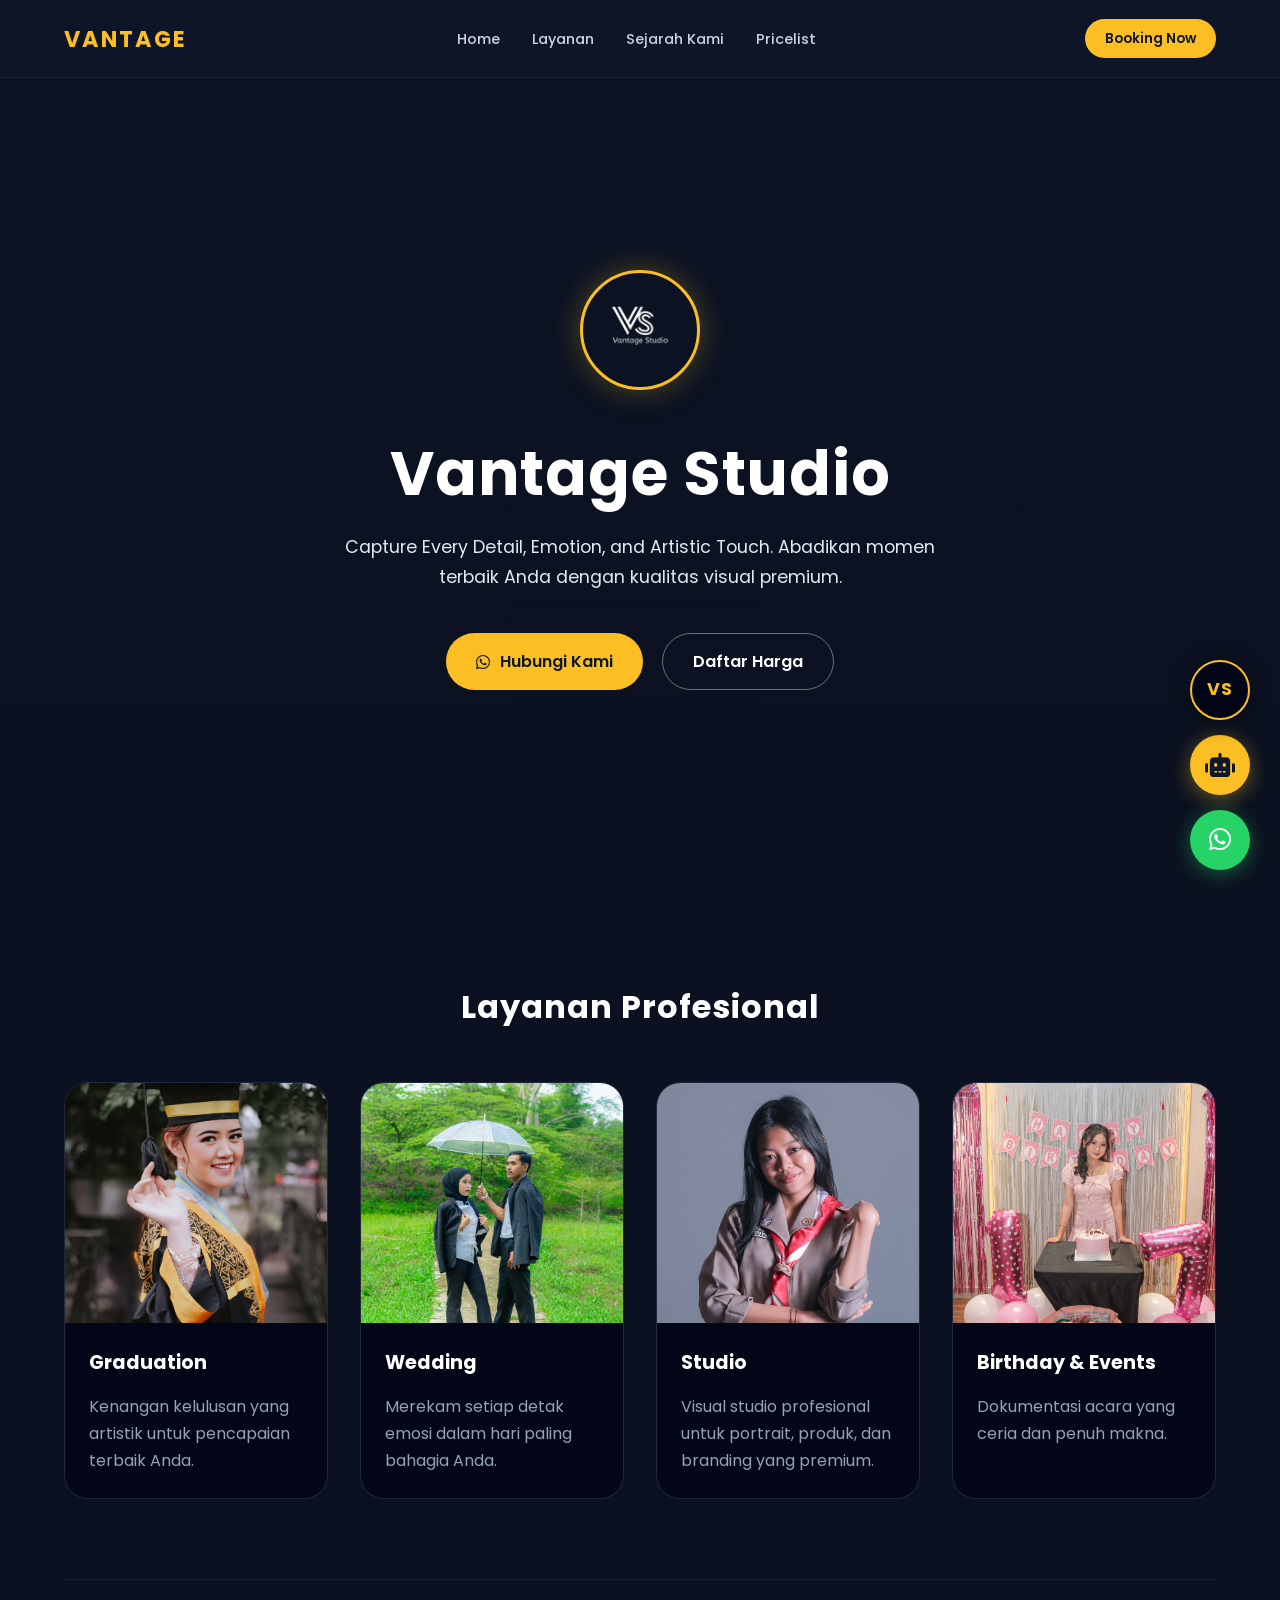
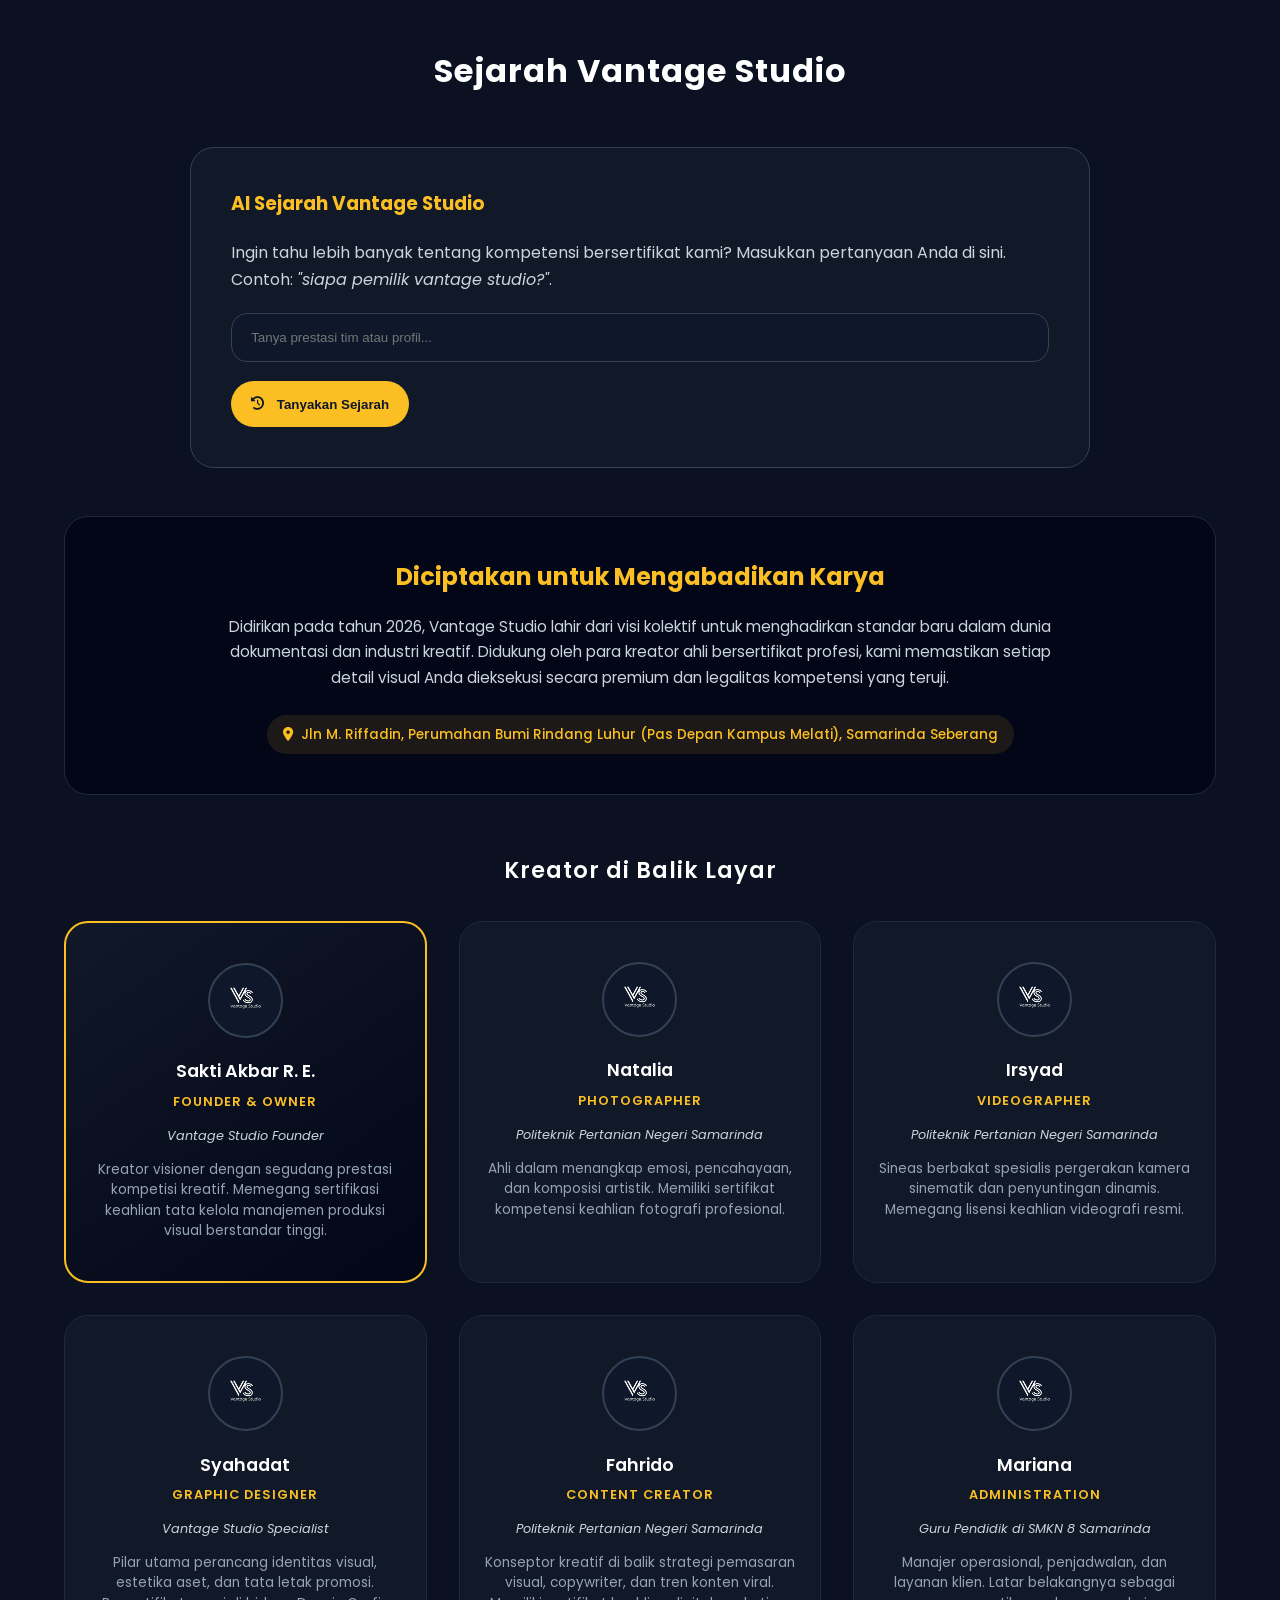
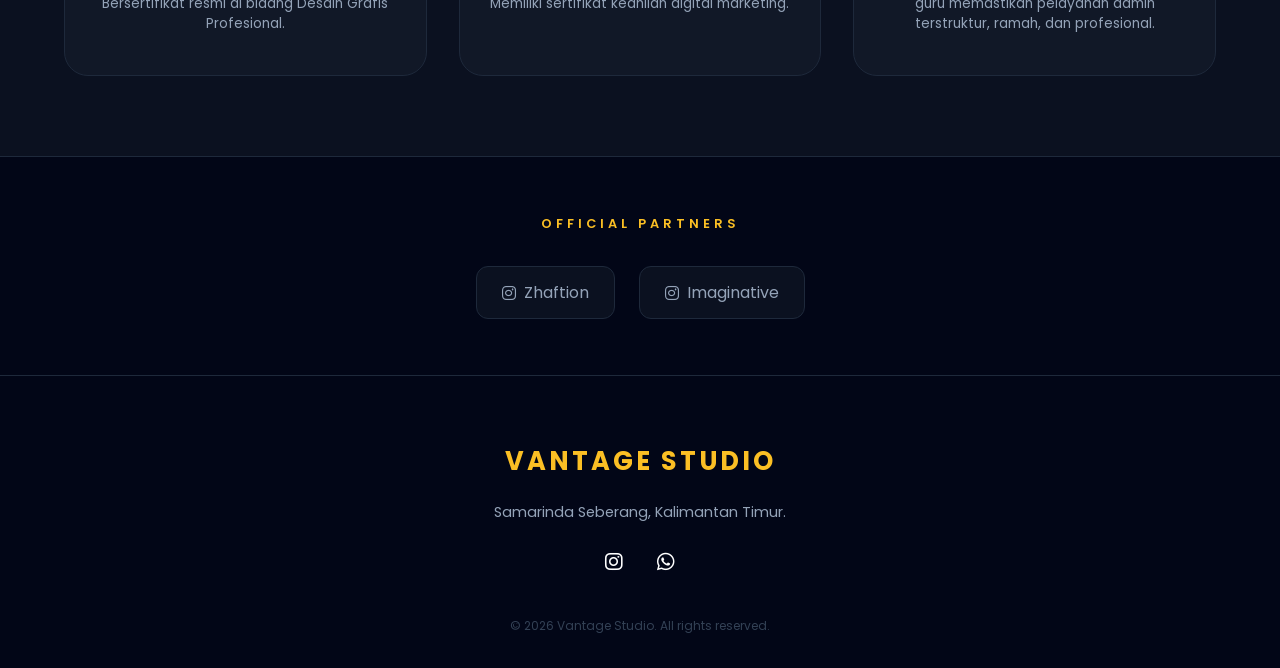
==== index.html @ 7fe60105 "Add files via upload" ====
<!DOCTYPE html>
<html lang="id">
<head>
    <meta charset="UTF-8">
    <meta name="viewport" content="width=device-width, initial-scale=1.0, maximum-scale=1.0, user-scalable=no">
    
    <title>Vantage Studio | Professional Visual Stories</title>
    
    <link rel="stylesheet" href="https://cdnjs.cloudflare.com/ajax/libs/font-awesome/6.0.0/css/all.min.css">
    <link href="https://fonts.googleapis.com/css2?family=Poppins:wght@300;400;500;600;700&display=swap" rel="stylesheet">
    
    <style>
        /* =========================================
           1. RESET & CORE STYLES
           ========================================= */
        * { margin: 0; padding: 0; box-sizing: border-box; scroll-behavior: smooth; }
        html, body { max-width: 100%; overflow-x: hidden; }
        body { font-family: 'Poppins', sans-serif; background-color: #0b1120; color: #94a3b8; line-height: 1.7; }
        a { text-decoration: none; transition: 0.3s; }

        /* =========================================
           2. NAVIGATION
           ========================================= */
        nav {
            position: fixed; top: 0; width: 100%; padding: 1.2rem 5%;
            background: rgba(15, 23, 42, 0.8); backdrop-filter: blur(12px);
            display: flex; justify-content: space-between; align-items: center;
            z-index: 1000; border-bottom: 1px solid rgba(255, 255, 255, 0.05);
        }
        .nav-logo { font-size: 1.4rem; font-weight: 700; color: #fbbf24; letter-spacing: 2px; }
        .nav-links { display: flex; gap: 2rem; }
        .nav-links a { color: #cbd5e1; font-size: 0.9rem; font-weight: 500; }
        .nav-links a:hover { color: #fbbf24; }
        @media (max-width: 768px) { .nav-links { display: none; } }

        /* =========================================
           3. HERO WITH VIDEO BACKGROUND
           ========================================= */
        header {
            position: relative; height: 100vh; display: flex;
            align-items: center; justify-content: center; overflow: hidden;
            color: white; text-align: center; padding: 0 1rem;
        }
        .video-bg {
            position: absolute; top: 50%; left: 50%; min-width: 100%; min-height: 100%;
            width: auto; height: auto; z-index: -2; transform: translate(-50%, -50%);
            object-fit: cover; object-position: center 20%; 
        }
        .video-overlay {
            position: absolute; top: 0; left: 0; width: 100%; height: 100%;
            background: linear-gradient(to bottom, rgba(15, 23, 42, 0.3) 0%, rgba(11, 17, 32, 0.9) 100%);
            z-index: -1;
        }
        .hero-content { position: relative; z-index: 1; margin-top: 60px; }
        .profile-img {
            width: 120px; height: 120px; border-radius: 50%;
            border: 3px solid #fbbf24; margin-bottom: 1.5rem;
            box-shadow: 0 0 30px rgba(251, 191, 36, 0.3);
        }
        .hero-title { font-size: clamp(2.2rem, 8vw, 3.8rem); font-weight: 700; margin-bottom: 0.5rem; letter-spacing: 1px; }
        .hero-subtitle { font-size: clamp(0.9rem, 4vw, 1.1rem); color: #e2e8f0; margin-bottom: 2.5rem; max-width: 650px; }

        /* =========================================
           4. FLOATING ACTION BUTTONS (STACKED FAB)
           ========================================= */
        .btn { padding: 14px 30px; border-radius: 50px; font-weight: 600; display: inline-flex; align-items: center; gap: 10px; transition: 0.3s; }
        .btn-gold { background: #fbbf24; color: #0f172a; }
        .btn-gold:hover { background: #fff; transform: translateY(-3px); }
        .btn-outline { border: 1px solid rgba(255, 255, 255, 0.4); color: white; }
        .btn-outline:hover { background: rgba(255,255,255,0.1); }
        .container { width: 90%; max-width: 1200px; margin: 0 auto; }
        
        section { padding: 5rem 0; background-color: #0b1120; position: relative; z-index: 5; }
        .section-title { text-align: center; color: white; font-size: 2rem; margin-bottom: 3rem; letter-spacing: 1px; }

        /* Posisi 1: WA */
        .fab-whatsapp {
            position: fixed; bottom: 30px; right: 30px; width: 60px; height: 60px;
            background: #25d366; color: white; border-radius: 50%;
            display: flex; align-items: center; justify-content: center; font-size: 1.6rem;
            box-shadow: 0 4px 20px rgba(37, 211, 102, 0.4); z-index: 9999; transition: 0.3s ease;
        }
        .fab-whatsapp:hover { transform: scale(1.1) translateY(-5px); }

        /* Posisi 2: Robot AI */
        .fab-ai {
            position: fixed; bottom: 105px; right: 30px; width: 60px; height: 60px;
            background: #fbbf24; color: #0f172a; border-radius: 50%;
            display: flex; align-items: center; justify-content: center; font-size: 1.5rem;
            box-shadow: 0 4px 20px rgba(251, 191, 36, 0.4); z-index: 9999; cursor: pointer; transition: 0.3s ease;
        }
        .fab-ai:hover { transform: scale(1.1) translateY(-5px); background: #fff; }

        /* Posisi 3: Logo VS */
        .fab-vs {
            position: fixed; bottom: 180px; right: 30px; width: 60px; height: 60px;
            background: #020617; color: #fbbf24; border: 2px solid #fbbf24; border-radius: 50%;
            display: flex; align-items: center; justify-content: center; font-size: 1.1rem;
            font-weight: 700; letter-spacing: 1px; box-shadow: 0 4px 20px rgba(0, 0, 0, 0.4);
            z-index: 9999; transition: 0.3s ease;
        }
        .fab-vs:hover { transform: scale(1.1) translateY(-5px); background: #fbbf24; color: #0f172a; }

        /* Jendela Popup Chatbot Window */
        .ai-chat-window {
            position: fixed; bottom: 255px; right: 30px; width: 360px; max-width: 90vw;
            background: #111827; border: 1px solid #334155; border-radius: 1.5rem;
            box-shadow: 0 10px 30px rgba(0,0,0,0.5); z-index: 9999; 
            display: flex; flex-direction: column; overflow: hidden;
            opacity: 0; visibility: hidden; transform: translateY(20px); transition: all 0.3s ease;
        }
        .ai-chat-window.active { opacity: 1; visibility: visible; transform: translateY(0); }
        
        .ai-chat-header {
            background: #0f172a; padding: 1.2rem; border-bottom: 1px solid #223147;
            display: flex; justify-content: space-between; align-items: center;
        }
        .ai-chat-header h3 { color: #fbbf24; font-size: 1rem; display: flex; align-items: center; gap: 8px; }
        .ai-chat-header .close-btn { color: #94a3b8; cursor: pointer; font-size: 1.1rem; }
        .ai-chat-header .close-btn:hover { color: #f43f5e; }

        .ai-chat-body { padding: 1.2rem; max-height: 250px; overflow-y: auto; font-size: 0.9rem; color: #cbd5e1; }
        .ai-chat-body p { margin-bottom: 0.8rem; }
        .ai-chat-body strong { color: #fbbf24; }

        .ai-chat-footer { padding: 1rem; background: #0f172a; border-top: 1px solid #223147; }
        .ai-chat-footer input {
            width: 100%; padding: 0.75rem 1rem; border-radius: 0.8rem; border: 1px solid #334155;
            background: #0b1120; color: white; font-size: 0.85rem; margin-bottom: 0.5rem;
        }
        .ai-chat-footer input:focus { outline: none; border-color: #fbbf24; }
        .ai-chat-footer button {
            width: 100%; background: #fbbf24; color: #0f172a; border: none; padding: 0.7rem;
            border-radius: 0.8rem; font-weight: 700; cursor: pointer; display: flex; align-items: center; justify-content: center; gap: 8px;
        }
        .ai-chat-footer button:hover { background: white; }

        /* =========================================
           5. CARDS GRID (LAYANAN)
           ========================================= */
        .grid { display: grid; grid-template-columns: repeat(auto-fit, minmax(260px, 1fr)); gap: 2rem; }
        .card { background: #020617; border-radius: 1.5rem; overflow: hidden; border: 1px solid #1e293b; transition: 0.4s; }
        .card:hover { border-color: #fbbf24; transform: translateY(-10px); }
        .card-img { height: 240px; overflow: hidden; }
        .card-img img { width: 100%; height: 100%; object-fit: cover; transition: 0.6s; }
        .card:hover .card-img img { transform: scale(1.1); }
        .card-body { padding: 1.5rem; }
        .card-body h3 { color: white; margin-bottom: 0.8rem; font-size: 1.2rem; }

        /* =========================================
           6. AI CARD, SEJARAH & TIM PROFILE LAYOUT
           ========================================= */
        .ai-card {
            background: #111827; border: 1px solid #334155; border-radius: 1.5rem;
            padding: 2.5rem; text-align: left; max-width: 900px; margin: 0 auto 3rem;
        }
        .ai-card h3 { color: #fbbf24; margin-bottom: 1.2rem; }
        .ai-card p { color: #cbd5e1; margin-bottom: 1.25rem; }
        .ai-input-static {
            width: 100%; padding: 1rem 1.2rem; border-radius: 1rem;
            border: 1px solid #334155; background: #0f172a; color: #e2e8f0; margin-bottom: 1.2rem;
        }
        .ai-input-static:focus { outline: none; border-color: #fbbf24; box-shadow: 0 0 0 4px rgba(251, 191, 36, 0.12); }
        .ai-button {
            display: inline-flex; align-items: center; gap: 0.8rem; background: #fbbf24;
            color: #0f172a; padding: 0.95rem 1.25rem; border-radius: 999px; border: none;
            cursor: pointer; font-weight: 700; transition: 0.3s;
        }
        .ai-button:hover { background: #fff; }
        .ai-response-static {
            display: none; margin-top: 1.5rem; background: rgba(255, 255, 255, 0.04);
            border: 1px solid rgba(255, 255, 255, 0.08); border-radius: 1rem; padding: 1.5rem; color: #e2e8f0;
        }
        .ai-response-static.active { display: block; }
        .ai-response-static strong { color: #fbbf24; }

        .history-block {
            background: #020617; border: 1px solid #1e293b; border-radius: 1.5rem;
            padding: 2.5rem; margin-bottom: 3.5rem; text-align: center;
        }
        .history-block h3 { color: #fbbf24; font-size: 1.5rem; margin-bottom: 1rem; }
        .history-block p { color: #cbd5e1; max-width: 850px; margin: 0 auto 1.5rem; font-size: 0.95rem; }
        .location-badge {
            display: inline-flex; align-items: center; gap: 8px; background: rgba(251, 191, 36, 0.1);
            color: #fbbf24; padding: 8px 16px; border-radius: 50px; font-size: 0.85rem; font-weight: 500;
        }

        .team-grid { display: grid; grid-template-columns: repeat(auto-fit, minmax(280px, 1fr)); gap: 2rem; }
        .team-card {
            background: #111827; border: 1px solid #1e293b; border-radius: 1.5rem;
            padding: 2.5rem 1.5rem; text-align: center; transition: 0.3s;
            display: flex; flex-direction: column; align-items: center;
        }
        .team-card:hover { border-color: #fbbf24; transform: translateY(-5px); }
        
        .team-icon {
            width: 75px; height: 75px; background: #0f172a; border: 2px solid #334155;
            border-radius: 50%; display: flex; align-items: center; justify-content: center;
            margin-bottom: 1.2rem; overflow: hidden; transition: 0.3s; padding: 4px;
        }
        .team-icon img { width: 100%; height: 100%; object-fit: contain; border-radius: 50%; }
        .team-card:hover .team-icon { border-color: #fbbf24; background: #fbbf24; }
        
        .team-card h4 { color: white; font-size: 1.1rem; margin-bottom: 0.2rem; font-weight: 600; }
        .team-card .role { color: #fbbf24; font-size: 0.8rem; text-transform: uppercase; letter-spacing: 1px; font-weight: 600; margin-bottom: 0.8rem; }
        .team-card .edu { color: #cbd5e1; font-size: 0.8rem; font-style: italic; margin-bottom: 0.5rem; }
        .team-card .details { color: #94a3b8; font-size: 0.85rem; line-height: 1.5; margin-top: 5px; text-align: center; }
        .owner-card { border: 2px solid #fbbf24; background: linear-gradient(145deg, #111827, #020617); }

        /* =========================================
           7. PARTNERS & FOOTER
           ========================================= */
        section#partners { padding: 3.5rem 0; background: #020617; text-align: center; border-top: 1px solid #1e293b; }
        .partner-btn { padding: 12px 25px; background: #0b1120; border: 1px solid #1e293b; color: #94a3b8; border-radius: 12px; display: inline-flex; align-items: center; gap: 8px; }
        .partner-btn:hover { border-color: #fbbf24; color: white; }
        footer { background: #020617; padding: 4rem 5% 2rem; border-top: 1px solid #1e293b; text-align: center; }
        .footer-logo { font-size: 1.6rem; font-weight: 700; color: #fbbf24; margin-bottom: 1rem; letter-spacing: 3px; }
    </style>
</head>
<body>

    <a href="https://wa.me/message/CZFQUUMIU6DDI1" target="_blank" class="fab-whatsapp" title="Hubungi Kami via WA">
        <i class="fab fa-whatsapp"></i>
    </a>

    <div class="fab-ai" onclick="toggleAIChat()" title="Tanya AI Vantage">
        <i class="fas fa-robot"></i>
    </div>

    <a href="#about" class="fab-vs" title="Lihat Sejarah & Tim Vantage">
        VS
    </a>

    <div id="aiChatWindow" class="ai-chat-window">
        <div class="ai-chat-header">
            <h3><i class="fas fa-robot"></i> AI Vantage Studio</h3>
            <span class="close-btn" onclick="toggleAIChat()"><i class="fas fa-times"></i></span>
        </div>
        <div id="aiChatBody" class="ai-chat-body">
            <p><strong>AI:</strong> Halo! Ada yang bisa saya bantu mengenai info harga atau kualifikasi profesional tim Vantage Studio? Silakan ketik pertanyaan Anda (Contoh: <em>"harga wedding"</em>).</p>
        </div>
        <div class="ai-chat-footer">
            <input id="aiInput" type="text" placeholder="Ketik pertanyaan..." onkeypress="handleKeyPress(event)" />
            <button type="button" onclick="handleAIChat()">
                Kirim <i class="fas fa-paper-plane"></i>
            </button>
        </div>
    </div>

    <nav>
        <div class="nav-logo">VANTAGE</div>
        <div class="nav-links">
            <a href="#home">Home</a>
            <a href="#services">Layanan</a>
            <a href="#about">Sejarah Kami</a>
            <a href="pricelist.html">Pricelist</a>
        </div>
        <a href="https://wa.me/message/CZFQUUMIU6DDI1" target="_blank" class="btn btn-gold" style="padding: 8px 20px; font-size: 0.85rem;">Booking Now</a>
    </nav>

    <header id="home">
        <video autoplay muted loop playsinline class="video-bg">
            <source src="foto_tasmiyah+akad/video/video1.mp4" type="video/mp4">
        </video>
        <div class="video-overlay"></div>
        <div class="hero-content">
            <img src="logo/logo.png" alt="Vantage Studio" class="profile-img">
            <h1 class="hero-title">Vantage Studio</h1>
            <p class="hero-subtitle">Capture Every Detail, Emotion, and Artistic Touch. Abadikan momen terbaik Anda dengan kualitas visual premium.</p>
            <div style="display: flex; gap: 1.2rem; justify-content: center; flex-wrap: wrap;">
                <a href="https://wa.me/message/CZFQUUMIU6DDI1" target="_blank" class="btn btn-gold"><i class="fab fa-whatsapp"></i> Hubungi Kami</a>
                <a href="pricelist.html" class="btn btn-outline">Daftar Harga</a>
            </div>
        </div>
    </header>

    <section id="services" class="container">
        <h2 class="section-title">Layanan Profesional</h2>
        <div class="grid">
            <div class="card">
                <div class="card-img"><img src="foto_wisuda/foto_wisuda2.jpg" alt="Graduation"></div>
                <div class="card-body"><h3>Graduation</h3><p>Kenangan kelulusan yang artistik untuk pencapaian terbaik Anda.</p></div>
            </div>
            <div class="card">
                <div class="card-img"><img src="foto_wedding/foto_wedding.jpeg" alt="Wedding"></div>
                <div class="card-body"><h3>Wedding</h3><p>Merekam setiap detak emosi dalam hari paling bahagia Anda.</p></div>
            </div>
            <div class="card">
                <div class="card-img"><img src="foto_wedding/foto_studio/foto_studio.jpeg" alt="Studio"></div>
                <div class="card-body"><h3>Studio</h3><p>Visual studio profesional untuk portrait, produk, dan branding yang premium.</p></div>
            </div>
            <div class="card">
                <div class="card-img"><img src="foto_ulang_tahun/foto_ulang_tahun4.jpg" alt="Birthday"></div>
                <div class="card-body"><h3>Birthday & Events</h3><p>Dokumentasi acara yang ceria dan penuh makna.</p></div>
            </div>
        </div>
    </section>

    <section id="about" class="container" style="border-top: 1px solid rgba(255, 255, 255, 0.05); padding-top: 4rem; scroll-margin-top: 90px;">
        <h2 class="section-title">Sejarah Vantage Studio</h2>
        
        <div class="ai-card">
            <h3>AI Sejarah Vantage Studio</h3>
            <p>Ingin tahu lebih banyak tentang kompetensi bersertifikat kami? Masukkan pertanyaan Anda di sini. Contoh: <em>"siapa pemilik vantage studio?"</em>.</p>
            <input id="aiInputStatic" class="ai-input-static" type="text" placeholder="Tanya prestasi tim atau profil..." onkeypress="handleStaticKeyPress(event)" />
            <button type="button" class="ai-button" onclick="handleAIChatStatic()">
                <i class="fas fa-history"></i> Tanyakan Sejarah
            </button>
            <div id="aiResponseStatic" class="ai-response-static"></div>
        </div>

        <div class="history-block">
            <h3>Diciptakan untuk Mengabadikan Karya</h3>
            <p>Didirikan pada tahun 2026, Vantage Studio lahir dari visi kolektif untuk menghadirkan standar baru dalam dunia dokumentasi dan industri kreatif. Didukung oleh para kreator ahli bersertifikat profesi, kami memastikan setiap detail visual Anda dieksekusi secara premium dan legalitas kompetensi yang teruji.</p>
            <div class="location-badge">
                <i class="fas fa-map-marker-alt"></i> Jln M. Riffadin, Perumahan Bumi Rindang Luhur (Pas Depan Kampus Melati), Samarinda Seberang
            </div>
        </div>

        <h3 style="color: white; text-align: center; font-size: 1.4rem; margin-bottom: 2rem; font-weight: 600; letter-spacing: 1px;">Kreator di Balik Layar</h3>
        <div class="team-grid">
            <div class="team-card owner-card">
                <div class="team-icon"><img src="logo/logo.png" alt="VS"></div>
                <h4>Sakti Akbar R. E.</h4>
                <div class="role">Founder & Owner</div>
                <div class="edu">Vantage Studio Founder</div>
                <div class="details">Kreator visioner dengan segudang prestasi kompetisi kreatif. Memegang sertifikasi keahlian tata kelola manajemen produksi visual berstandar tinggi.</div>
            </div>
            <div class="team-card">
                <div class="team-icon"><img src="logo/logo.png" alt="VS"></div>
                <h4>Natalia</h4>
                <div class="role">Photographer</div>
                <div class="edu">Politeknik Pertanian Negeri Samarinda</div>
                <div class="details">Ahli dalam menangkap emosi, pencahayaan, dan komposisi artistik. Memiliki sertifikat kompetensi keahlian fotografi profesional.</div>
            </div>
            <div class="team-card">
                <div class="team-icon"><img src="logo/logo.png" alt="VS"></div>
                <h4>Irsyad</h4>
                <div class="role">Videographer</div>
                <div class="edu">Politeknik Pertanian Negeri Samarinda</div>
                <div class="details">Sineas berbakat spesialis pergerakan kamera sinematik dan penyuntingan dinamis. Memegang lisensi keahlian videografi resmi.</div>
            </div>
            <div class="team-card">
                <div class="team-icon"><img src="logo/logo.png" alt="VS"></div>
                <h4>Syahadat</h4>
                <div class="role">Graphic Designer</div>
                <div class="edu">Vantage Studio Specialist</div>
                <div class="details">Pilar utama perancang identitas visual, estetika aset, dan tata letak promosi. Bersertifikat resmi di bidang Desain Grafis Profesional.</div>
            </div>
            <div class="team-card">
                <div class="team-icon"><img src="logo/logo.png" alt="VS"></div>
                <h4>Fahrido</h4>
                <div class="role">Content Creator</div>
                <div class="edu">Politeknik Pertanian Negeri Samarinda</div>
                <div class="details">Konseptor kreatif di balik strategi pemasaran visual, copywriter, dan tren konten viral. Memiliki sertifikat keahlian digital marketing.</div>
            </div>
            <div class="team-card">
                <div class="team-icon"><img src="logo/logo.png" alt="VS"></div>
                <h4>Mariana</h4>
                <div class="role">Administration</div>
                <div class="edu">Guru Pendidik di SMKN 8 Samarinda</div>
                <div class="details">Manajer operasional, penjadwalan, dan layanan klien. Latar belakangnya sebagai guru memastikan pelayanan admin terstruktur, ramah, dan profesional.</div>
            </div>
        </div>
    </section>

    <section id="partners">
        <div class="container">
            <p style="letter-spacing: 4px; margin-bottom: 2rem; font-size: 0.8rem; color: #fbbf24; font-weight: 600;">OFFICIAL PARTNERS</p>
            <div style="display: flex; justify-content: center; flex-wrap: wrap; gap: 1.5rem;">
                <a href="https://www.instagram.com/zhaftion_?" target="_blank" class="partner-btn"><i class="fab fa-instagram"></i> Zhaftion</a>
                <a href="https://www.instagram.com/impro.in" target="_blank" class="partner-btn"><i class="fab fa-instagram"></i> Imaginative</a>
            </div>
        </div>
    </section>

    <footer>
        <div class="footer-logo">VANTAGE STUDIO</div>
        <p style="margin-bottom: 1.5rem; font-size: 0.9rem;">Samarinda Seberang, Kalimantan Timur.</p>
        <div style="margin-bottom: 2.5rem;">
            <a href="https://www.instagram.com/vantage.studio_" style="color: white; margin: 0 15px;"><i class="fab fa-instagram fa-lg"></i></a>
            <a href="https://wa.me/message/CZFQUUMIU6DDI1" style="color: white; margin: 0 15px;"><i class="fab fa-whatsapp fa-lg"></i></a>
        </div>
        <p style="font-size: 0.75rem; color: #334155;">© 2026 Vantage Studio. All rights reserved.</p>
    </footer>

    <script>
        function toggleAIChat() {
            var chatWindow = document.getElementById('aiChatWindow');
            chatWindow.classList.toggle('active');
        }

        function handleKeyPress(event) {
            if (event.key === 'Enter') { handleAIChat(); }
        }

        function handleStaticKeyPress(event) {
            if (event.key === 'Enter') { handleAIChatStatic(); }
        }

        // 1. CHAT UTAMA: FAB Robot Melayang
        function handleAIChat() {
            var inputElement = document.getElementById('aiInput');
            var input = inputElement.value.trim().toLowerCase();
            var chatBody = document.getElementById('aiChatBody');
            var answer = '';

            if (!input) return;

            chatBody.innerHTML += `<p style="text-align:right;"><strong>Anda:</strong> ${inputElement.value}</p>`;

            if (input.includes('vs') || input.includes('sejarah') || input.includes('history') || input.includes('tim') || input.includes('team') || input.includes('owner') || input.includes('pendiri') || input.includes('lokasi') || input.includes('alamat') || input.includes('kuliah') || input.includes('prestasi') || input.includes('sertifikat')) {
                answer = '<strong>Vantage Studio</strong> didirikan pada tahun 2026 di Jln M. Riffadin, Bumi Rindang Luhur (Pas depan Kampus Melati). Setiap anggota tim memiliki sertifikat keahlian resmi di bidangnya. Dipimpin oleh <strong>Sakti Akbar R.E.</strong> selaku Owner & Founder, didukung <strong>Natalia</strong>, <strong>Irsyad</strong>, dan <strong>Fahrido</strong> (Politeknik Pertanian Negeri Samarinda), <strong>Syahadat</strong> selaku Desainer Grafis bersertifikat, serta <strong>Mariana</strong> (Admin) yang merupakan Guru Aktif di SMKN 8 Samarinda.';
            } else if (input.includes('wedding') || input.includes('nikah') || input.includes('akad') || input.includes('resepsi')) {
                answer = 'Harga sesuai pricelist: Foto Wedding Rp 350.000 per jam. Paket 1 Rol Rp 850.000, Paket 2 Rol Rp 1.700.000, dan Video Cinematic Wedding Rp 850.000.';
            } else if (input.includes('studio') && !input.includes('wisuda')) {
                answer = 'Harga sesuai pricelist: Foto Studio mulai Rp 300.000 per jam dengan file mentah + 10 edit.';
            } else if (input.includes('wisuda') || input.includes('graduation')) {
                answer = 'Harga sesuai pricelist: Foto Wisuda Rp 350.000, dan Video Wisuda Cinematic Rp 400.000.';
            } else if (input.includes('birthday') || input.includes('ulang tahun')) {
                answer = 'Harga sesuai pricelist: Foto Ulang Tahun Rp 550.000. Tersedia juga paket Event/Birthday.';
            } else if (input.includes('harga') || input.includes('berapa') || input.includes('paket')) {
                answer = 'Harga resmi: Foto Wedding Rp 350k/jam, Foto Studio Rp 300k/jam, Foto Wisuda Rp 350k, Video Wisuda Rp 400k, Foto Ultah Rp 550k.';
            } else {
                answer = 'Maaf, saya kurang mengerti. Coba tanyakan spesifik seperti "foto studio", "paket wedding", atau "sejarah sertifikat tim VS".';
            }

            setTimeout(() => {
                chatBody.innerHTML += `<p><strong>AI:</strong> ${answer}</p>`;
                chatBody.scrollTop = chatBody.scrollHeight;
            }, 400);

            inputElement.value = '';
        }

        // 2. CHAT KEDUA: Khusus AI Sejarah (Box Tengah Halaman) - FIX DETIL SETIAP ANGGOTA TIM
        function handleAIChatStatic() {
            var inputElement = document.getElementById('aiInputStatic');
            var input = inputElement.value.trim().toLowerCase();
            var responseBox = document.getElementById('aiResponseStatic');
            var answer = '';

            if (!input) {
                responseBox.innerHTML = '<p>Silakan tulis pertanyaan Anda mengenai profil sejarah atau anggota tim kami.</p>';
                responseBox.classList.add('active');
                return;
            }

            // Validasi Penjawab Profil Dinamis Nama Anggota Tim
            if (input.includes('owner') || input.includes('pemilik') || input.includes('sakti') || input.includes('pendiri')) {
                answer = 'Vantage Studio dimiliki oleh <strong>Sakti Akbar Rahmatullah Erdin</strong> selaku Founder & Owner utama yang memimpin tata kelola manajemen dan produksi visual.';
            } else if (input.includes('irsyad')) {
                answer = '<strong>Irsyad</strong> adalah Videographer di Vantage Studio. Beliau berkuliah di Politeknik Pertanian Negeri Samarinda, memiliki keahlian spesifik di bidang sinematik serta editing video, dan telah memegang sertifikasi keahlian videografi resmi.';
            } else if (input.includes('natalia')) {
                answer = '<strong>Natalia</strong> adalah Photographer resmi Vantage Studio. Beliau menempuh pendidikan di Politeknik Pertanian Negeri Samarinda, memiliki skill tinggi dalam komposisi pencahayaan serta artistik foto, dan telah memiliki sertifikat kompetensi fotografi profesional.';
            } else if (input.includes('syahadat') || input.includes('desain') || input.includes('designer')) {
                answer = '<strong>Syahadat</strong> bertindak sebagai Graphic Designer internal Vantage Studio. Beliau fokus pada perancangan aset estetika, identitas visual brand, dan telah lulus uji kompetensi dengan memegang <strong>Sertifikat Desain Grafis Profesional</strong>.';
            } else if (input.includes('fahrido') || input.includes('konten')) {
                answer = '<strong>Fahrido</strong> adalah Content Creator di Vantage Studio. Beliau berkuliah di Politeknik Pertanian Negeri Samarinda, ahli dalam merancang strategi konsep kreatif, copywriter, serta tren konten digital, dan memegang sertifikat keahlian resmi di bidangnya.';
            } else if (input.includes('mariana') || input.includes('maria') || input.includes('guru') || input.includes('admin')) {
                answer = 'Bagian operasional, penjadwalan, dan layanan klien dikelola oleh <strong>Mariana</strong> (Administration). Beliau merupakan seorang Guru Profesional aktif di <strong>SMKN 8 Samarinda</strong> yang memastikan administrasi terstruktur secara ramah dan profesional.';
            } else if (input.includes('kuliah') || input.includes('kampus') || input.includes('politani') || input.includes('politeknik')) {
                answer = 'Kreator ahli kami seperti Irsyad, Natalia, dan Fahrido menempuh latar belakang akademis profesional di kampus <strong>Politeknik Pertanian Negeri Samarinda</strong>.';
            } else if (input.includes('skil') || input.includes('skill') || input.includes('sertifikat') || input.includes('lisensi')) {
                answer = 'Seluruh anggota tim Vantage Studio memiliki skill terspesialisasi di bidangnya masing-masing (Foto, Video, Desain, Konten, Admin) dan <strong>masing-masing personil telah memiliki sertifikat kompetensi resmi</strong> guna menjamin kualitas kerja nyata.';
            } else if (input.includes('alamat') || input.includes('lokasi') || input.includes('melati')) {
                answer = 'Kantor operasional resmi kami berada di <strong>Jln M. Riffadin, Perumahan Bumi Rindang Luhur (Tepat pas di depan Kampus Melati)</strong>, Samarinda Seberang.';
            } else {
                answer = 'Vantage Studio didirikan oleh Sakti Akbar Rahmatullah Erdin (Owner) bersama tim ahli bersertifikat: Natalia (Foto - Politani), Irsyad (Video - Politani), Syahadat (Desain - Bersertifikat), Fahrido (Konten - Politani), dan Mariana (Admin - Guru SMKN 8 Samarinda).';
            }

            responseBox.innerHTML = '<p><strong>AI Sejarah</strong> menjawab:</p><p>' + answer + '</p>';
            responseBox.classList.add('active');
            inputElement.value = '';
        }
    </script>
</body>
</html>
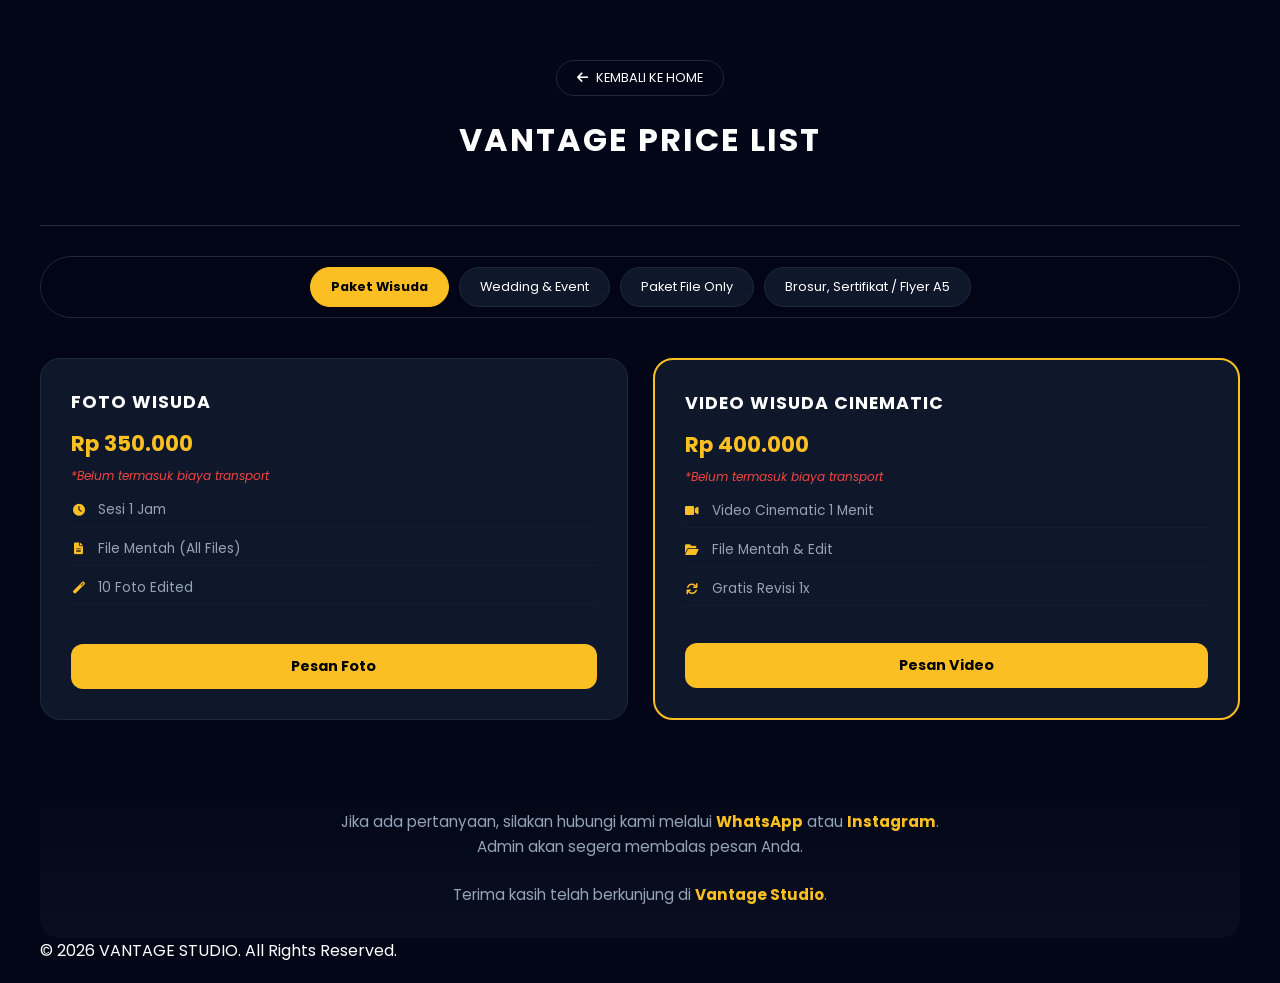
==== commit e401f7e5: "Add files via upload" ====
--- a/index.html
+++ b/index.html
@@ -4,475 +4,337 @@
     <meta charset="UTF-8">
     <meta name="viewport" content="width=device-width, initial-scale=1.0, maximum-scale=1.0, user-scalable=no">
     
-    <title>Vantage Studio | Professional Visual Stories</title>
+    <title>Pricelist - Vantage Studio</title>
     
     <link rel="stylesheet" href="https://cdnjs.cloudflare.com/ajax/libs/font-awesome/6.0.0/css/all.min.css">
-    <link href="https://fonts.googleapis.com/css2?family=Poppins:wght@300;400;500;600;700&display=swap" rel="stylesheet">
+    <link href="https://fonts.googleapis.com/css2?family=Poppins:wght@300;400;600;700&display=swap" rel="stylesheet">
     
     <style>
-        /* =========================================
-           1. RESET & CORE STYLES
-           ========================================= */
-        * { margin: 0; padding: 0; box-sizing: border-box; scroll-behavior: smooth; }
-        html, body { max-width: 100%; overflow-x: hidden; }
-        body { font-family: 'Poppins', sans-serif; background-color: #0b1120; color: #94a3b8; line-height: 1.7; }
-        a { text-decoration: none; transition: 0.3s; }
-
-        /* =========================================
-           2. NAVIGATION
-           ========================================= */
-        nav {
-            position: fixed; top: 0; width: 100%; padding: 1.2rem 5%;
-            background: rgba(15, 23, 42, 0.8); backdrop-filter: blur(12px);
-            display: flex; justify-content: space-between; align-items: center;
-            z-index: 1000; border-bottom: 1px solid rgba(255, 255, 255, 0.05);
+        :root {
+            --gold: #fbbf24;
+            --dark: #020617;
+            --card: #0f172a;
+            --border: #1e293b;
+            --text-gray: #94a3b8;
         }
-        .nav-logo { font-size: 1.4rem; font-weight: 700; color: #fbbf24; letter-spacing: 2px; }
-        .nav-links { display: flex; gap: 2rem; }
-        .nav-links a { color: #cbd5e1; font-size: 0.9rem; font-weight: 500; }
-        .nav-links a:hover { color: #fbbf24; }
-        @media (max-width: 768px) { .nav-links { display: none; } }
-
-        /* =========================================
-           3. HERO WITH VIDEO BACKGROUND
-           ========================================= */
-        header {
-            position: relative; height: 100vh; display: flex;
-            align-items: center; justify-content: center; overflow: hidden;
-            color: white; text-align: center; padding: 0 1rem;
+
+        body { font-family: 'Poppins', sans-serif; background: var(--dark); color: white; margin: 0; scroll-behavior: smooth; }
+        .container { max-width: 1200px; margin: 0 auto; padding: 20px; }
+
+        header { text-align: center; padding: 40px 0; border-bottom: 1px solid var(--border); margin-bottom: 30px; }
+        .btn-back { color: white; text-decoration: none; border: 1px solid var(--border); padding: 8px 20px; border-radius: 30px; font-size: 0.8rem; transition: 0.3s; display: inline-flex; align-items: center; gap: 8px; }
+        .btn-back:hover { background: var(--gold); color: black; border-color: var(--gold); }
+
+        .category-nav {
+            display: flex; justify-content: center; flex-wrap: wrap; gap: 10px; margin-bottom: 40px;
+            position: sticky; top: 10px; z-index: 100; background: rgba(2, 6, 23, 0.9); padding: 10px;
+            backdrop-filter: blur(10px); border-radius: 50px; border: 1px solid var(--border);
         }
-        .video-bg {
-            position: absolute; top: 50%; left: 50%; min-width: 100%; min-height: 100%;
-            width: auto; height: auto; z-index: -2; transform: translate(-50%, -50%);
-            object-fit: cover; object-position: center 20%; 
+        .nav-item {
+            background: var(--card); border: 1px solid var(--border); color: white; padding: 10px 20px;
+            border-radius: 50px; cursor: pointer; font-size: 0.8rem; transition: 0.3s; white-space: nowrap;
         }
-        .video-overlay {
-            position: absolute; top: 0; left: 0; width: 100%; height: 100%;
-            background: linear-gradient(to bottom, rgba(15, 23, 42, 0.3) 0%, rgba(11, 17, 32, 0.9) 100%);
-            z-index: -1;
+        .nav-item.active { background: var(--gold); color: black; border-color: var(--gold); font-weight: 700; }
+
+        .price-section { display: none; animation: fadeIn 0.4s ease; }
+        .price-section.active { display: block; }
+
+        .price-grid { display: grid; grid-template-columns: repeat(auto-fit, minmax(320px, 1fr)); gap: 25px; }
+
+        .card { background: var(--card); border: 1px solid var(--border); border-radius: 20px; padding: 30px; display: flex; flex-direction: column; transition: 0.3s; height: 100%; box-sizing: border-box; }
+        .card:hover { border-color: var(--gold); transform: translateY(-5px); }
+        .card h3 { margin: 0; font-size: 1.1rem; color: #fff; text-transform: uppercase; letter-spacing: 1px; }
+        .price { color: var(--gold); font-size: 1.35rem; font-weight: 700; margin: 12px 0; display: block; }
+        .note { color: #ef4444; font-size: 0.75rem; font-style: italic; margin-top: -5px; margin-bottom: 15px; display: block; }
+        
+        .card ul { padding: 0; margin: 0 0 25px 0; flex-grow: 1; }
+        .card li { list-style: none; color: var(--text-gray); font-size: 0.85rem; margin-bottom: 12px; display: flex; justify-content: space-between; align-items: center; border-bottom: 1px solid rgba(255,255,255,0.03); padding-bottom: 6px; }
+        .card li span { display: flex; align-items: center; }
+        .card li i { color: var(--gold); margin-right: 12px; font-size: 0.75rem; width: 15px; text-align: center; }
+        .card li .item-price { color: var(--gold); font-weight: 600; font-size: 0.9rem; }
+
+        .btn-wa { background: var(--gold); color: black; text-decoration: none; text-align: center; padding: 12px; border-radius: 12px; font-weight: 700; transition: 0.3s; font-size: 0.9rem; margin-top: auto; }
+        .btn-wa:hover { background: white; }
+
+        .contact-message {
+            text-align: center; margin-top: 60px; padding: 30px;
+            background: linear-gradient(to bottom, transparent, rgba(15, 23, 42, 0.5)); border-radius: 20px;
         }
-        .hero-content { position: relative; z-index: 1; margin-top: 60px; }
-        .profile-img {
-            width: 120px; height: 120px; border-radius: 50%;
-            border: 3px solid #fbbf24; margin-bottom: 1.5rem;
-            box-shadow: 0 0 30px rgba(251, 191, 36, 0.3);
-        }
-        .hero-title { font-size: clamp(2.2rem, 8vw, 3.8rem); font-weight: 700; margin-bottom: 0.5rem; letter-spacing: 1px; }
-        .hero-subtitle { font-size: clamp(0.9rem, 4vw, 1.1rem); color: #e2e8f0; margin-bottom: 2.5rem; max-width: 650px; }
-
-        /* =========================================
-           4. FLOATING ACTION BUTTONS (STACKED FAB)
-           ========================================= */
-        .btn { padding: 14px 30px; border-radius: 50px; font-weight: 600; display: inline-flex; align-items: center; gap: 10px; transition: 0.3s; }
-        .btn-gold { background: #fbbf24; color: #0f172a; }
-        .btn-gold:hover { background: #fff; transform: translateY(-3px); }
-        .btn-outline { border: 1px solid rgba(255, 255, 255, 0.4); color: white; }
-        .btn-outline:hover { background: rgba(255,255,255,0.1); }
-        .container { width: 90%; max-width: 1200px; margin: 0 auto; }
-        
-        section { padding: 5rem 0; background-color: #0b1120; position: relative; z-index: 5; }
-        .section-title { text-align: center; color: white; font-size: 2rem; margin-bottom: 3rem; letter-spacing: 1px; }
-
-        /* Posisi 1: WA */
-        .fab-whatsapp {
-            position: fixed; bottom: 30px; right: 30px; width: 60px; height: 60px;
-            background: #25d366; color: white; border-radius: 50%;
-            display: flex; align-items: center; justify-content: center; font-size: 1.6rem;
-            box-shadow: 0 4px 20px rgba(37, 211, 102, 0.4); z-index: 9999; transition: 0.3s ease;
-        }
-        .fab-whatsapp:hover { transform: scale(1.1) translateY(-5px); }
-
-        /* Posisi 2: Robot AI */
-        .fab-ai {
-            position: fixed; bottom: 105px; right: 30px; width: 60px; height: 60px;
-            background: #fbbf24; color: #0f172a; border-radius: 50%;
-            display: flex; align-items: center; justify-content: center; font-size: 1.5rem;
-            box-shadow: 0 4px 20px rgba(251, 191, 36, 0.4); z-index: 9999; cursor: pointer; transition: 0.3s ease;
-        }
-        .fab-ai:hover { transform: scale(1.1) translateY(-5px); background: #fff; }
-
-        /* Posisi 3: Logo VS */
-        .fab-vs {
-            position: fixed; bottom: 180px; right: 30px; width: 60px; height: 60px;
-            background: #020617; color: #fbbf24; border: 2px solid #fbbf24; border-radius: 50%;
-            display: flex; align-items: center; justify-content: center; font-size: 1.1rem;
-            font-weight: 700; letter-spacing: 1px; box-shadow: 0 4px 20px rgba(0, 0, 0, 0.4);
-            z-index: 9999; transition: 0.3s ease;
-        }
-        .fab-vs:hover { transform: scale(1.1) translateY(-5px); background: #fbbf24; color: #0f172a; }
-
-        /* Jendela Popup Chatbot Window */
-        .ai-chat-window {
-            position: fixed; bottom: 255px; right: 30px; width: 360px; max-width: 90vw;
-            background: #111827; border: 1px solid #334155; border-radius: 1.5rem;
-            box-shadow: 0 10px 30px rgba(0,0,0,0.5); z-index: 9999; 
-            display: flex; flex-direction: column; overflow: hidden;
-            opacity: 0; visibility: hidden; transform: translateY(20px); transition: all 0.3s ease;
-        }
-        .ai-chat-window.active { opacity: 1; visibility: visible; transform: translateY(0); }
-        
-        .ai-chat-header {
-            background: #0f172a; padding: 1.2rem; border-bottom: 1px solid #223147;
-            display: flex; justify-content: space-between; align-items: center;
-        }
-        .ai-chat-header h3 { color: #fbbf24; font-size: 1rem; display: flex; align-items: center; gap: 8px; }
-        .ai-chat-header .close-btn { color: #94a3b8; cursor: pointer; font-size: 1.1rem; }
-        .ai-chat-header .close-btn:hover { color: #f43f5e; }
-
-        .ai-chat-body { padding: 1.2rem; max-height: 250px; overflow-y: auto; font-size: 0.9rem; color: #cbd5e1; }
-        .ai-chat-body p { margin-bottom: 0.8rem; }
-        .ai-chat-body strong { color: #fbbf24; }
-
-        .ai-chat-footer { padding: 1rem; background: #0f172a; border-top: 1px solid #223147; }
-        .ai-chat-footer input {
-            width: 100%; padding: 0.75rem 1rem; border-radius: 0.8rem; border: 1px solid #334155;
-            background: #0b1120; color: white; font-size: 0.85rem; margin-bottom: 0.5rem;
-        }
-        .ai-chat-footer input:focus { outline: none; border-color: #fbbf24; }
-        .ai-chat-footer button {
-            width: 100%; background: #fbbf24; color: #0f172a; border: none; padding: 0.7rem;
-            border-radius: 0.8rem; font-weight: 700; cursor: pointer; display: flex; align-items: center; justify-content: center; gap: 8px;
-        }
-        .ai-chat-footer button:hover { background: white; }
-
-        /* =========================================
-           5. CARDS GRID (LAYANAN)
-           ========================================= */
-        .grid { display: grid; grid-template-columns: repeat(auto-fit, minmax(260px, 1fr)); gap: 2rem; }
-        .card { background: #020617; border-radius: 1.5rem; overflow: hidden; border: 1px solid #1e293b; transition: 0.4s; }
-        .card:hover { border-color: #fbbf24; transform: translateY(-10px); }
-        .card-img { height: 240px; overflow: hidden; }
-        .card-img img { width: 100%; height: 100%; object-fit: cover; transition: 0.6s; }
-        .card:hover .card-img img { transform: scale(1.1); }
-        .card-body { padding: 1.5rem; }
-        .card-body h3 { color: white; margin-bottom: 0.8rem; font-size: 1.2rem; }
-
-        /* =========================================
-           6. AI CARD, SEJARAH & TIM PROFILE LAYOUT
-           ========================================= */
-        .ai-card {
-            background: #111827; border: 1px solid #334155; border-radius: 1.5rem;
-            padding: 2.5rem; text-align: left; max-width: 900px; margin: 0 auto 3rem;
-        }
-        .ai-card h3 { color: #fbbf24; margin-bottom: 1.2rem; }
-        .ai-card p { color: #cbd5e1; margin-bottom: 1.25rem; }
-        .ai-input-static {
-            width: 100%; padding: 1rem 1.2rem; border-radius: 1rem;
-            border: 1px solid #334155; background: #0f172a; color: #e2e8f0; margin-bottom: 1.2rem;
-        }
-        .ai-input-static:focus { outline: none; border-color: #fbbf24; box-shadow: 0 0 0 4px rgba(251, 191, 36, 0.12); }
-        .ai-button {
-            display: inline-flex; align-items: center; gap: 0.8rem; background: #fbbf24;
-            color: #0f172a; padding: 0.95rem 1.25rem; border-radius: 999px; border: none;
-            cursor: pointer; font-weight: 700; transition: 0.3s;
-        }
-        .ai-button:hover { background: #fff; }
-        .ai-response-static {
-            display: none; margin-top: 1.5rem; background: rgba(255, 255, 255, 0.04);
-            border: 1px solid rgba(255, 255, 255, 0.08); border-radius: 1rem; padding: 1.5rem; color: #e2e8f0;
-        }
-        .ai-response-static.active { display: block; }
-        .ai-response-static strong { color: #fbbf24; }
-
-        .history-block {
-            background: #020617; border: 1px solid #1e293b; border-radius: 1.5rem;
-            padding: 2.5rem; margin-bottom: 3.5rem; text-align: center;
-        }
-        .history-block h3 { color: #fbbf24; font-size: 1.5rem; margin-bottom: 1rem; }
-        .history-block p { color: #cbd5e1; max-width: 850px; margin: 0 auto 1.5rem; font-size: 0.95rem; }
-        .location-badge {
-            display: inline-flex; align-items: center; gap: 8px; background: rgba(251, 191, 36, 0.1);
-            color: #fbbf24; padding: 8px 16px; border-radius: 50px; font-size: 0.85rem; font-weight: 500;
-        }
-
-        .team-grid { display: grid; grid-template-columns: repeat(auto-fit, minmax(280px, 1fr)); gap: 2rem; }
-        .team-card {
-            background: #111827; border: 1px solid #1e293b; border-radius: 1.5rem;
-            padding: 2.5rem 1.5rem; text-align: center; transition: 0.3s;
-            display: flex; flex-direction: column; align-items: center;
-        }
-        .team-card:hover { border-color: #fbbf24; transform: translateY(-5px); }
-        
-        .team-icon {
-            width: 75px; height: 75px; background: #0f172a; border: 2px solid #334155;
-            border-radius: 50%; display: flex; align-items: center; justify-content: center;
-            margin-bottom: 1.2rem; overflow: hidden; transition: 0.3s; padding: 4px;
-        }
-        .team-icon img { width: 100%; height: 100%; object-fit: contain; border-radius: 50%; }
-        .team-card:hover .team-icon { border-color: #fbbf24; background: #fbbf24; }
-        
-        .team-card h4 { color: white; font-size: 1.1rem; margin-bottom: 0.2rem; font-weight: 600; }
-        .team-card .role { color: #fbbf24; font-size: 0.8rem; text-transform: uppercase; letter-spacing: 1px; font-weight: 600; margin-bottom: 0.8rem; }
-        .team-card .edu { color: #cbd5e1; font-size: 0.8rem; font-style: italic; margin-bottom: 0.5rem; }
-        .team-card .details { color: #94a3b8; font-size: 0.85rem; line-height: 1.5; margin-top: 5px; text-align: center; }
-        .owner-card { border: 2px solid #fbbf24; background: linear-gradient(145deg, #111827, #020617); }
-
-        /* =========================================
-           7. PARTNERS & FOOTER
-           ========================================= */
-        section#partners { padding: 3.5rem 0; background: #020617; text-align: center; border-top: 1px solid #1e293b; }
-        .partner-btn { padding: 12px 25px; background: #0b1120; border: 1px solid #1e293b; color: #94a3b8; border-radius: 12px; display: inline-flex; align-items: center; gap: 8px; }
-        .partner-btn:hover { border-color: #fbbf24; color: white; }
-        footer { background: #020617; padding: 4rem 5% 2rem; border-top: 1px solid #1e293b; text-align: center; }
-        .footer-logo { font-size: 1.6rem; font-weight: 700; color: #fbbf24; margin-bottom: 1rem; letter-spacing: 3px; }
+        .contact-message p { color: var(--text-gray); font-size: 0.95rem; line-height: 1.6; max-width: 700px; margin: 0 auto; }
+        .contact-message strong { color: var(--gold); }
+
+        @keyframes fadeIn { from { opacity: 0; transform: translateY(10px); } to { opacity: 1; transform: translateY(0); } }
     </style>
 </head>
 <body>
 
-    <a href="https://wa.me/message/CZFQUUMIU6DDI1" target="_blank" class="fab-whatsapp" title="Hubungi Kami via WA">
-        <i class="fab fa-whatsapp"></i>
-    </a>
-
-    <div class="fab-ai" onclick="toggleAIChat()" title="Tanya AI Vantage">
-        <i class="fas fa-robot"></i>
-    </div>
-
-    <a href="#about" class="fab-vs" title="Lihat Sejarah & Tim Vantage">
-        VS
-    </a>
-
-    <div id="aiChatWindow" class="ai-chat-window">
-        <div class="ai-chat-header">
-            <h3><i class="fas fa-robot"></i> AI Vantage Studio</h3>
-            <span class="close-btn" onclick="toggleAIChat()"><i class="fas fa-times"></i></span>
+<div class="container">
+    <header>
+        <a href="index.html" class="btn-back"><i class="fas fa-arrow-left"></i> KEMBALI KE HOME</a>
+        <h1 style="margin-top: 20px; font-size: 2rem; letter-spacing: 2px;">VANTAGE PRICE LIST</h1>
+    </header>
+
+    <div class="category-nav">
+        <div class="nav-item active" onclick="showCategory('wisuda', this)">Paket Wisuda</div>
+        <div class="nav-item" onclick="showCategory('event', this)">Wedding & Event</div>
+        <div class="nav-item" onclick="showCategory('file-only', this)">Paket File Only</div>
+        <div class="nav-item" onclick="showCategory('design-services', this)">Brosur, Sertifikat / Flyer A5</div>
+    </div>
+
+    <div id="wisuda" class="price-section active">
+        <div class="price-grid">
+            <div class="card">
+                <h3>Foto Wisuda</h3>
+                <span class="price">Rp 350.000</span>
+                <span class="note">*Belum termasuk biaya transport</span>
+                <ul>
+                    <li><span><i class="fas fa-clock"></i> Sesi 1 Jam</span></li>
+                    <li><span><i class="fas fa-file-alt"></i> File Mentah (All Files)</span></li>
+                    <li><span><i class="fas fa-magic"></i> 10 Foto Edited</span></li>
+                </ul>
+                <a href="https://wa.me/message/CZFQUUMIU6DDI1" target="_blank" class="btn-wa">Pesan Foto</a>
+            </div>
+            
+            <div class="card" style="border: 2px solid var(--gold);">
+                <h3>Video Wisuda Cinematic</h3>
+                <span class="price">Rp 400.000</span>
+                <span class="note">*Belum termasuk biaya transport</span>
+                <ul>
+                    <li><span><i class="fas fa-video"></i> Video Cinematic 1 Menit</span></li>
+                    <li><span><i class="fas fa-folder-open"></i> File Mentah & Edit</span></li>
+                    <li><span><i class="fas fa-sync"></i> Gratis Revisi 1x</span></li>
+                </ul>
+                <a href="https://wa.me/message/CZFQUUMIU6DDI1" target="_blank" class="btn-wa">Pesan Video</a>
+            </div>
         </div>
-        <div id="aiChatBody" class="ai-chat-body">
-            <p><strong>AI:</strong> Halo! Ada yang bisa saya bantu mengenai info harga atau kualifikasi profesional tim Vantage Studio? Silakan ketik pertanyaan Anda (Contoh: <em>"harga wedding"</em>).</p>
+    </div>
+
+    <div id="event" class="price-section">
+        <div class="price-grid">
+            <div class="card">
+                <h3>Foto Wedding (Per Jam)</h3>
+                <span class="price">Rp 350.000 <small>/Jam</small></span>
+                <span class="note">*Belum termasuk biaya transport</span>
+                <ul>
+                    <li><span><i class="fas fa-clock"></i> Sesi 1 Jam</span></li>
+                    <li><span><i class="fas fa-file-import"></i> File Mentah (All Files)</span></li>
+                    <li><span><i class="fas fa-magic"></i> 10 Foto Edited</span></li>
+                    <li><span><i class="fas fa-calendar-check"></i> Akad / Nikahan / Lamaran</span></li>
+                </ul>
+                <a href="https://wa.me/message/CZFQUUMIU6DDI1" target="_blank" class="btn-wa">Pesan Sekarang</a>
+            </div>
+
+            <div class="card" style="border: 2px solid var(--gold);">
+                <h3>Video Cinematic (1-2 Menit)</h3>
+                <span class="price">Rp 850.000</span>
+                <span class="note">*Belum termasuk biaya transport</span>
+                <ul>
+                    <li><span><i class="fas fa-video"></i> Video Footage</span></li>
+                    <li><span><i class="fas fa-film"></i> Edit Cinematic Landscape & Potrait</span></li>
+                    <li><span><i class="fas fa-gift"></i> Bonus: Video Reels/Story siap up Hari H</span></li>
+                </ul>
+                <a href="https://wa.me/message/CZFQUUMIU6DDI1" target="_blank" class="btn-wa">Pesan Video</a>
+            </div>
+
+            <div class="card">
+                <h3>Paket 1 Rol</h3>
+                <span class="price">Rp 850.000</span>
+                <span class="note">*Belum termasuk biaya transport</span>
+                <ul>
+                    <li><span><i class="fas fa-camera"></i> 1 Rol Isi 40 Foto</span></li>
+                    <li><span><i class="fas fa-print"></i> Cetak Foto + Album</span></li>
+                    <li><span><i class="fas fa-file-import"></i> File Mentah + Edit</span></li>
+                    <li><span><i class="fas fa-star"></i> Tasmiyah / Akad / Ulang Tahun</span></li>
+                </ul>
+                <a href="https://wa.me/message/CZFQUUMIU6DDI1" target="_blank" class="btn-wa">Pesan 1 Rol</a>
+            </div>
+
+            <div class="card" style="border: 2px solid var(--gold);">
+                <h3>Paket 2 Rol</h3>
+                <span class="price">Rp 1.700.000</span>
+                <span class="note">*Belum termasuk biaya transport</span>
+                <ul>
+                    <li><span><i class="fas fa-camera"></i> 2 Rol Isi 80 Foto</span></li>
+                    <li><span><i class="fas fa-print"></i> Cetak Foto + Album</span></li>
+                    <li><span><i class="fas fa-image"></i> Bingkai Foto Premium</span></li>
+                    <li><span><i class="fas fa-file-import"></i> File Mentah + Edit</span></li>
+                    <li><span><i class="fas fa-heart"></i> Pernikahan (Akad + Resepsi)</span></li>
+                </ul>
+                <a href="https://wa.me/message/CZFQUUMIU6DDI1" target="_blank" class="btn-wa">Pesan 2 Rol</a>
+            </div>
         </div>
-        <div class="ai-chat-footer">
-            <input id="aiInput" type="text" placeholder="Ketik pertanyaan..." onkeypress="handleKeyPress(event)" />
-            <button type="button" onclick="handleAIChat()">
-                Kirim <i class="fas fa-paper-plane"></i>
-            </button>
+    </div>
+
+    <div id="file-only" class="price-section">
+        <div class="price-grid">
+            <div class="card">
+                <h3>Foto Studio</h3>
+                <span class="price">Rp 300.000 <small>/Jam</small></span>
+                <ul>
+                    <li><span><i class="fas fa-folder"></i> File Mentah + 10 Edit</span></li>
+                    <li><span><i class="fas fa-print"></i> Cetak Foto 3 Lembar</span></li>
+                </ul>
+                <a href="https://wa.me/message/CZFQUUMIU6DDI1" target="_blank" class="btn-wa">Booking Studio</a>
+            </div>
+
+            <div class="card">
+                <h3>Foto Ulang Tahun</h3>
+                <span class="price">Rp 550.000</span>
+                <span class="note">*Belum termasuk biaya transport</span>
+                <ul>
+                    <li><span><i class="fas fa-clock"></i> Dokumentasi Sampai Selesai</span></li>
+                    <li><span><i class="fas fa-folder"></i> File Mentah + 10 Edit</span></li>
+                </ul>
+                <a href="https://wa.me/message/CZFQUUMIU6DDI1" target="_blank" class="btn-wa">Booking Ultah</a>
+            </div>
+
+            <div class="card" style="border: 2px solid var(--gold);">
+                <h3>Foto Model & Cinematic</h3>
+                <span class="price">Rp 850.000</span>
+                <span class="note">*Belum termasuk biaya transport</span>
+                <ul>
+                    <li><span><i class="fas fa-video"></i> Video Cinematic 30 Detik</span></li>
+                    <li><span><i class="fas fa-file-import"></i> File Mentah & Edit</span></li>
+                    <li><span><i class="fas fa-camera-retro"></i> Sesi Foto Model Khusus</span></li>
+                </ul>
+                <a href="https://wa.me/message/CZFQUUMIU6DDI1" target="_blank" class="btn-wa">Booking Model</a>
+            </div>
         </div>
     </div>
 
-    <nav>
-        <div class="nav-logo">VANTAGE</div>
-        <div class="nav-links">
-            <a href="#home">Home</a>
-            <a href="#services">Layanan</a>
-            <a href="#about">Sejarah Kami</a>
-            <a href="pricelist.html">Pricelist</a>
+    <div id="design-services" class="price-section">
+        <div class="price-grid">
+            
+            <div class="card">
+                <h3>Paket Desain Satuan</h3>
+                <span class="price">Mulai Rp 5.000</span>
+                <span class="note">*Harga dapat menyesuaikan tingkat kesulitan desain</span>
+                <ul>
+                    <li><span><i class="fas fa-image"></i> Feed Instagram (1 Slide)</span> <span class="item-price">Rp 15.000</span></li>
+                    <li><span><i class="fas fa-history"></i> Story Instagram</span> <span class="item-price">Rp 10.000</span></li>
+                    <li><span><i class="fas fa-chalkboard"></i> Poster Simple</span> <span class="item-price">Rp 25.000</span></li>
+                    <li><span><i class="fas fa-scroll"></i> Brosur / Flyer A5</span> <span class="item-price">Rp 35.000</span></li>
+                    <li><span><i class="fas fa-ad"></i> Banner / Spanduk</span> <span class="item-price">Rp 40.000</span></li>
+                    <li><span><i class="fas fa-utensils"></i> Desain Menu UMKM</span> <span class="item-price">Rp 30.000</span></li>
+                    <li><span><i class="fas fa-pen-nib"></i> Logo Simple</span> <span class="item-price">Rp 50.000</span></li>
+                    <li><span><i class="fas fa-eraser"></i> Hapus Background</span> <span class="item-price">Rp 5.000<small>/ft</small></span></li>
+                </ul>
+                <a href="https://wa.me/message/CZFQUUMIU6DDI1" target="_blank" class="btn-wa">Pesan Desain</a>
+            </div>
+
+            <div class="card" style="border: 2px solid var(--gold);">
+                <h3>Paket Konten UMKM</h3>
+                <span class="price">Hemat & Praktis</span>
+                <span class="note">*Harga dapat menyesuaikan tingkat kesulitan desain</span>
+                <ul>
+                    <li>
+                        <span><i class="fas fa-box"></i> Bundling Media Sosial Basic</span>
+                        <span class="item-price">Rp 75.000</span>
+                    </li>
+                    <li style="border:none; padding-bottom:0; font-size:0.8rem; margin-top:-5px; margin-bottom:15px; padding-left:27px;">
+                        Detail: 3 Desain Feed + 3 Desain Story
+                    </li>
+                    
+                    <li>
+                        <span><i class="fas fa-boxes"></i> Bundling Media Sosial Pro</span>
+                        <span class="item-price">Rp 140.000</span>
+                    </li>
+                    <li style="border:none; padding-bottom:0; font-size:0.8rem; margin-top:-5px; margin-bottom:15px; padding-left:27px;">
+                        Detail: 6 Desain Feed + 6 Desain Story
+                    </li>
+
+                    <li>
+                        <span><i class="fas fa-store"></i> Paket Promo Buka Toko</span>
+                        <span class="item-price">Rp 150.000</span>
+                    </li>
+                    <li style="border:none; padding-bottom:0; font-size:0.8rem; margin-top:-5px; padding-left:27px;">
+                        Detail: Logo + Banner + Desain Brosur
+                    </li>
+                </ul>
+                <a href="https://wa.me/message/CZFQUUMIU6DDI1" target="_blank" class="btn-wa">Pesan Paket Konten</a>
+            </div>
+
+            <div class="card">
+                <h3>Branding & Kemasan</h3>
+                <span class="price">Eksklusif UMKM</span>
+                <span class="note">*Harga dapat menyesuaikan tingkat kesulitan desain</span>
+                <ul>
+                    <li>
+                        <span><i class="fas fa-palette"></i> Paket Kebutuhan Branding</span>
+                        <span class="item-price">Rp 200.000</span>
+                    </li>
+                    <li style="border:none; padding-bottom:0; font-size:0.8rem; margin-top:-5px; margin-bottom:15px; padding-left:27px;">
+                        Detail: Logo + Palet Warna Brand + Penyelarasan Font
+                    </li>
+
+                    <li>
+                        <span><i class="fas fa-cubes"></i> Desain Kemasan Produk</span>
+                        <span class="item-price">Rp 80.000</span>
+                    </li>
+                    <li style="border:none; padding-bottom:0; font-size:0.8rem; margin-top:-5px; margin-bottom:15px; padding-left:27px;">
+                        Detail: Desain Mockup / Pola Lipatan Box & Label
+                    </li>
+
+                    <li>
+                        <span><i class="fas fa-id-card"></i> Cetak Kartu Nama</span>
+                        <span class="item-price">Rp 25.000</span>
+                    </li>
+                </ul>
+                <a href="https://wa.me/message/CZFQUUMIU6DDI1" target="_blank" class="btn-wa">Pesan Paket Branding</a>
+            </div>
+
+            <div class="card" style="grid-column: 1 / -1; background: linear-gradient(135deg, #0f172a 0%, #020617 100%);">
+                <h3 style="color: var(--gold);"><i class="fas fa-info-circle"></i> Ketentuan Jasa Desain & Pengiriman</h3>
+                <div style="display: grid; grid-template-columns: repeat(auto-fit, minmax(250px, 1fr)); gap: 25px; margin-top: 20px;">
+                    <div>
+                        <h4 style="color:#fff; margin-bottom:10px; font-size:0.95rem; border-bottom:1px solid var(--border); padding-bottom:5px;">CATATAN ORDER</h4>
+                        <p style="font-size:0.85rem; color:var(--text-gray); margin-bottom:8px;"><i class="fas fa-wallet" style="color:var(--gold); margin-right:8px;"></i> DP minimal <strong>50%</strong> sebelum pengerjaan.</p>
+                        <p style="font-size:0.85rem; color:var(--text-gray); margin-bottom:8px;"><i class="fas fa-hourglass-half" style="color:var(--gold); margin-right:8px;"></i> Waktu pengerjaan <strong>1–3 hari</strong> (tergantung kerumitan).</p>
+                        <p style="font-size:0.85rem; color:var(--text-gray);"><i class="fas fa-sliders-h" style="color:var(--gold); margin-right:8px;"></i> Harga akhir bisa menyesuaikan tingkat kesulitan desain.</p>
+                    </div>
+                    <div>
+                        <h4 style="color:#fff; margin-bottom:10px; font-size:0.95rem; border-bottom:1px solid var(--border); padding-bottom:5px;">SISTEM REVISI</h4>
+                        <p style="font-size:0.85rem; color:var(--text-gray); margin-bottom:5px;"><i class="fas fa-check-circle" style="color:var(--gold); margin-right:8px;"></i> <strong>Paket Basic:</strong> 1x Revisi Gratis</p>
+                        <p style="font-size:0.85rem; color:var(--text-gray); margin-bottom:5px;"><i class="fas fa-check-circle" style="color:var(--gold); margin-right:8px;"></i> <strong>Paket Standard:</strong> 2x Revisi Gratis</p>
+                        <p style="font-size:0.85rem; color:var(--text-gray);"><i class="fas fa-exclamation-circle" style="color:#ef4444; margin-right:8px;"></i> <strong>Revisi Tambahan:</strong> Rp 5k – Rp 15k</p>
+                    </div>
+                    <div>
+                        <h4 style="color:#fff; margin-bottom:10px; font-size:0.95rem; border-bottom:1px solid var(--border); padding-bottom:5px;">MEDIA PENGIRIMAN FILE</h4>
+                        <p style="font-size:0.85rem; color:var(--text-gray); margin-bottom:5px;"><i class="fab fa-whatsapp" style="color:var(--gold); margin-right:8px;"></i> WhatsApp</p>
+                        <p style="font-size:0.85rem; color:var(--text-gray); margin-bottom:5px;"><i class="fab fa-google-drive" style="color:var(--gold); margin-right:8px;"></i> Google Drive</p>
+                        <p style="font-size:0.85rem; color:var(--text-gray);"><i class="fab fa-telegram-plane" style="color:var(--gold); margin-right:8px;"></i> Telegram <small>(Format JPG/PNG HD & PDF Siap Cetak Gratis)</small></p>
+                    </div>
+                </div>
+            </div>
+
         </div>
-        <a href="https://wa.me/message/CZFQUUMIU6DDI1" target="_blank" class="btn btn-gold" style="padding: 8px 20px; font-size: 0.85rem;">Booking Now</a>
-    </nav>
-
-    <header id="home">
-        <video autoplay muted loop playsinline class="video-bg">
-            <source src="foto_tasmiyah+akad/video/video1.mp4" type="video/mp4">
-        </video>
-        <div class="video-overlay"></div>
-        <div class="hero-content">
-            <img src="logo/logo.png" alt="Vantage Studio" class="profile-img">
-            <h1 class="hero-title">Vantage Studio</h1>
-            <p class="hero-subtitle">Capture Every Detail, Emotion, and Artistic Touch. Abadikan momen terbaik Anda dengan kualitas visual premium.</p>
-            <div style="display: flex; gap: 1.2rem; justify-content: center; flex-wrap: wrap;">
-                <a href="https://wa.me/message/CZFQUUMIU6DDI1" target="_blank" class="btn btn-gold"><i class="fab fa-whatsapp"></i> Hubungi Kami</a>
-                <a href="pricelist.html" class="btn btn-outline">Daftar Harga</a>
-            </div>
-        </div>
-    </header>
-
-    <section id="services" class="container">
-        <h2 class="section-title">Layanan Profesional</h2>
-        <div class="grid">
-            <div class="card">
-                <div class="card-img"><img src="foto_wisuda/foto_wisuda2.jpg" alt="Graduation"></div>
-                <div class="card-body"><h3>Graduation</h3><p>Kenangan kelulusan yang artistik untuk pencapaian terbaik Anda.</p></div>
-            </div>
-            <div class="card">
-                <div class="card-img"><img src="foto_wedding/foto_wedding.jpeg" alt="Wedding"></div>
-                <div class="card-body"><h3>Wedding</h3><p>Merekam setiap detak emosi dalam hari paling bahagia Anda.</p></div>
-            </div>
-            <div class="card">
-                <div class="card-img"><img src="foto_wedding/foto_studio/foto_studio.jpeg" alt="Studio"></div>
-                <div class="card-body"><h3>Studio</h3><p>Visual studio profesional untuk portrait, produk, dan branding yang premium.</p></div>
-            </div>
-            <div class="card">
-                <div class="card-img"><img src="foto_ulang_tahun/foto_ulang_tahun4.jpg" alt="Birthday"></div>
-                <div class="card-body"><h3>Birthday & Events</h3><p>Dokumentasi acara yang ceria dan penuh makna.</p></div>
-            </div>
-        </div>
-    </section>
-
-    <section id="about" class="container" style="border-top: 1px solid rgba(255, 255, 255, 0.05); padding-top: 4rem; scroll-margin-top: 90px;">
-        <h2 class="section-title">Sejarah Vantage Studio</h2>
+    </div>
+
+    <div class="contact-message">
+        <p>
+            Jika ada pertanyaan, silakan hubungi kami melalui <strong>WhatsApp</strong> atau <strong>Instagram</strong>. <br>
+            Admin akan segera membalas pesan Anda. <br><br>
+            Terima kasih telah berkunjung di <strong>Vantage Studio</strong>.
+        </p>
+    </div>
+
+    <footer>
+        © 2026 VANTAGE STUDIO. All Rights Reserved.
+    </footer>
+</div>
+
+<script>
+    // Sistem Manajemen Pengalihan Tab Kategori Menu
+    function showCategory(categoryId, element) {
+        document.querySelectorAll('.price-section').forEach(s => s.classList.remove('active'));
+        document.querySelectorAll('.nav-item').forEach(n => n.classList.remove('active'));
         
-        <div class="ai-card">
-            <h3>AI Sejarah Vantage Studio</h3>
-            <p>Ingin tahu lebih banyak tentang kompetensi bersertifikat kami? Masukkan pertanyaan Anda di sini. Contoh: <em>"siapa pemilik vantage studio?"</em>.</p>
-            <input id="aiInputStatic" class="ai-input-static" type="text" placeholder="Tanya prestasi tim atau profil..." onkeypress="handleStaticKeyPress(event)" />
-            <button type="button" class="ai-button" onclick="handleAIChatStatic()">
-                <i class="fas fa-history"></i> Tanyakan Sejarah
-            </button>
-            <div id="aiResponseStatic" class="ai-response-static"></div>
-        </div>
-
-        <div class="history-block">
-            <h3>Diciptakan untuk Mengabadikan Karya</h3>
-            <p>Didirikan pada tahun 2026, Vantage Studio lahir dari visi kolektif untuk menghadirkan standar baru dalam dunia dokumentasi dan industri kreatif. Didukung oleh para kreator ahli bersertifikat profesi, kami memastikan setiap detail visual Anda dieksekusi secara premium dan legalitas kompetensi yang teruji.</p>
-            <div class="location-badge">
-                <i class="fas fa-map-marker-alt"></i> Jln M. Riffadin, Perumahan Bumi Rindang Luhur (Pas Depan Kampus Melati), Samarinda Seberang
-            </div>
-        </div>
-
-        <h3 style="color: white; text-align: center; font-size: 1.4rem; margin-bottom: 2rem; font-weight: 600; letter-spacing: 1px;">Kreator di Balik Layar</h3>
-        <div class="team-grid">
-            <div class="team-card owner-card">
-                <div class="team-icon"><img src="logo/logo.png" alt="VS"></div>
-                <h4>Sakti Akbar R. E.</h4>
-                <div class="role">Founder & Owner</div>
-                <div class="edu">Vantage Studio Founder</div>
-                <div class="details">Kreator visioner dengan segudang prestasi kompetisi kreatif. Memegang sertifikasi keahlian tata kelola manajemen produksi visual berstandar tinggi.</div>
-            </div>
-            <div class="team-card">
-                <div class="team-icon"><img src="logo/logo.png" alt="VS"></div>
-                <h4>Natalia</h4>
-                <div class="role">Photographer</div>
-                <div class="edu">Politeknik Pertanian Negeri Samarinda</div>
-                <div class="details">Ahli dalam menangkap emosi, pencahayaan, dan komposisi artistik. Memiliki sertifikat kompetensi keahlian fotografi profesional.</div>
-            </div>
-            <div class="team-card">
-                <div class="team-icon"><img src="logo/logo.png" alt="VS"></div>
-                <h4>Irsyad</h4>
-                <div class="role">Videographer</div>
-                <div class="edu">Politeknik Pertanian Negeri Samarinda</div>
-                <div class="details">Sineas berbakat spesialis pergerakan kamera sinematik dan penyuntingan dinamis. Memegang lisensi keahlian videografi resmi.</div>
-            </div>
-            <div class="team-card">
-                <div class="team-icon"><img src="logo/logo.png" alt="VS"></div>
-                <h4>Syahadat</h4>
-                <div class="role">Graphic Designer</div>
-                <div class="edu">Vantage Studio Specialist</div>
-                <div class="details">Pilar utama perancang identitas visual, estetika aset, dan tata letak promosi. Bersertifikat resmi di bidang Desain Grafis Profesional.</div>
-            </div>
-            <div class="team-card">
-                <div class="team-icon"><img src="logo/logo.png" alt="VS"></div>
-                <h4>Fahrido</h4>
-                <div class="role">Content Creator</div>
-                <div class="edu">Politeknik Pertanian Negeri Samarinda</div>
-                <div class="details">Konseptor kreatif di balik strategi pemasaran visual, copywriter, dan tren konten viral. Memiliki sertifikat keahlian digital marketing.</div>
-            </div>
-            <div class="team-card">
-                <div class="team-icon"><img src="logo/logo.png" alt="VS"></div>
-                <h4>Mariana</h4>
-                <div class="role">Administration</div>
-                <div class="edu">Guru Pendidik di SMKN 8 Samarinda</div>
-                <div class="details">Manajer operasional, penjadwalan, dan layanan klien. Latar belakangnya sebagai guru memastikan pelayanan admin terstruktur, ramah, dan profesional.</div>
-            </div>
-        </div>
-    </section>
-
-    <section id="partners">
-        <div class="container">
-            <p style="letter-spacing: 4px; margin-bottom: 2rem; font-size: 0.8rem; color: #fbbf24; font-weight: 600;">OFFICIAL PARTNERS</p>
-            <div style="display: flex; justify-content: center; flex-wrap: wrap; gap: 1.5rem;">
-                <a href="https://www.instagram.com/zhaftion_?" target="_blank" class="partner-btn"><i class="fab fa-instagram"></i> Zhaftion</a>
-                <a href="https://www.instagram.com/impro.in" target="_blank" class="partner-btn"><i class="fab fa-instagram"></i> Imaginative</a>
-            </div>
-        </div>
-    </section>
-
-    <footer>
-        <div class="footer-logo">VANTAGE STUDIO</div>
-        <p style="margin-bottom: 1.5rem; font-size: 0.9rem;">Samarinda Seberang, Kalimantan Timur.</p>
-        <div style="margin-bottom: 2.5rem;">
-            <a href="https://www.instagram.com/vantage.studio_" style="color: white; margin: 0 15px;"><i class="fab fa-instagram fa-lg"></i></a>
-            <a href="https://wa.me/message/CZFQUUMIU6DDI1" style="color: white; margin: 0 15px;"><i class="fab fa-whatsapp fa-lg"></i></a>
-        </div>
-        <p style="font-size: 0.75rem; color: #334155;">© 2026 Vantage Studio. All rights reserved.</p>
-    </footer>
-
-    <script>
-        function toggleAIChat() {
-            var chatWindow = document.getElementById('aiChatWindow');
-            chatWindow.classList.toggle('active');
-        }
-
-        function handleKeyPress(event) {
-            if (event.key === 'Enter') { handleAIChat(); }
-        }
-
-        function handleStaticKeyPress(event) {
-            if (event.key === 'Enter') { handleAIChatStatic(); }
-        }
-
-        // 1. CHAT UTAMA: FAB Robot Melayang
-        function handleAIChat() {
-            var inputElement = document.getElementById('aiInput');
-            var input = inputElement.value.trim().toLowerCase();
-            var chatBody = document.getElementById('aiChatBody');
-            var answer = '';
-
-            if (!input) return;
-
-            chatBody.innerHTML += `<p style="text-align:right;"><strong>Anda:</strong> ${inputElement.value}</p>`;
-
-            if (input.includes('vs') || input.includes('sejarah') || input.includes('history') || input.includes('tim') || input.includes('team') || input.includes('owner') || input.includes('pendiri') || input.includes('lokasi') || input.includes('alamat') || input.includes('kuliah') || input.includes('prestasi') || input.includes('sertifikat')) {
-                answer = '<strong>Vantage Studio</strong> didirikan pada tahun 2026 di Jln M. Riffadin, Bumi Rindang Luhur (Pas depan Kampus Melati). Setiap anggota tim memiliki sertifikat keahlian resmi di bidangnya. Dipimpin oleh <strong>Sakti Akbar R.E.</strong> selaku Owner & Founder, didukung <strong>Natalia</strong>, <strong>Irsyad</strong>, dan <strong>Fahrido</strong> (Politeknik Pertanian Negeri Samarinda), <strong>Syahadat</strong> selaku Desainer Grafis bersertifikat, serta <strong>Mariana</strong> (Admin) yang merupakan Guru Aktif di SMKN 8 Samarinda.';
-            } else if (input.includes('wedding') || input.includes('nikah') || input.includes('akad') || input.includes('resepsi')) {
-                answer = 'Harga sesuai pricelist: Foto Wedding Rp 350.000 per jam. Paket 1 Rol Rp 850.000, Paket 2 Rol Rp 1.700.000, dan Video Cinematic Wedding Rp 850.000.';
-            } else if (input.includes('studio') && !input.includes('wisuda')) {
-                answer = 'Harga sesuai pricelist: Foto Studio mulai Rp 300.000 per jam dengan file mentah + 10 edit.';
-            } else if (input.includes('wisuda') || input.includes('graduation')) {
-                answer = 'Harga sesuai pricelist: Foto Wisuda Rp 350.000, dan Video Wisuda Cinematic Rp 400.000.';
-            } else if (input.includes('birthday') || input.includes('ulang tahun')) {
-                answer = 'Harga sesuai pricelist: Foto Ulang Tahun Rp 550.000. Tersedia juga paket Event/Birthday.';
-            } else if (input.includes('harga') || input.includes('berapa') || input.includes('paket')) {
-                answer = 'Harga resmi: Foto Wedding Rp 350k/jam, Foto Studio Rp 300k/jam, Foto Wisuda Rp 350k, Video Wisuda Rp 400k, Foto Ultah Rp 550k.';
-            } else {
-                answer = 'Maaf, saya kurang mengerti. Coba tanyakan spesifik seperti "foto studio", "paket wedding", atau "sejarah sertifikat tim VS".';
-            }
-
-            setTimeout(() => {
-                chatBody.innerHTML += `<p><strong>AI:</strong> ${answer}</p>`;
-                chatBody.scrollTop = chatBody.scrollHeight;
-            }, 400);
-
-            inputElement.value = '';
-        }
-
-        // 2. CHAT KEDUA: Khusus AI Sejarah (Box Tengah Halaman) - FIX DETIL SETIAP ANGGOTA TIM
-        function handleAIChatStatic() {
-            var inputElement = document.getElementById('aiInputStatic');
-            var input = inputElement.value.trim().toLowerCase();
-            var responseBox = document.getElementById('aiResponseStatic');
-            var answer = '';
-
-            if (!input) {
-                responseBox.innerHTML = '<p>Silakan tulis pertanyaan Anda mengenai profil sejarah atau anggota tim kami.</p>';
-                responseBox.classList.add('active');
-                return;
-            }
-
-            // Validasi Penjawab Profil Dinamis Nama Anggota Tim
-            if (input.includes('owner') || input.includes('pemilik') || input.includes('sakti') || input.includes('pendiri')) {
-                answer = 'Vantage Studio dimiliki oleh <strong>Sakti Akbar Rahmatullah Erdin</strong> selaku Founder & Owner utama yang memimpin tata kelola manajemen dan produksi visual.';
-            } else if (input.includes('irsyad')) {
-                answer = '<strong>Irsyad</strong> adalah Videographer di Vantage Studio. Beliau berkuliah di Politeknik Pertanian Negeri Samarinda, memiliki keahlian spesifik di bidang sinematik serta editing video, dan telah memegang sertifikasi keahlian videografi resmi.';
-            } else if (input.includes('natalia')) {
-                answer = '<strong>Natalia</strong> adalah Photographer resmi Vantage Studio. Beliau menempuh pendidikan di Politeknik Pertanian Negeri Samarinda, memiliki skill tinggi dalam komposisi pencahayaan serta artistik foto, dan telah memiliki sertifikat kompetensi fotografi profesional.';
-            } else if (input.includes('syahadat') || input.includes('desain') || input.includes('designer')) {
-                answer = '<strong>Syahadat</strong> bertindak sebagai Graphic Designer internal Vantage Studio. Beliau fokus pada perancangan aset estetika, identitas visual brand, dan telah lulus uji kompetensi dengan memegang <strong>Sertifikat Desain Grafis Profesional</strong>.';
-            } else if (input.includes('fahrido') || input.includes('konten')) {
-                answer = '<strong>Fahrido</strong> adalah Content Creator di Vantage Studio. Beliau berkuliah di Politeknik Pertanian Negeri Samarinda, ahli dalam merancang strategi konsep kreatif, copywriter, serta tren konten digital, dan memegang sertifikat keahlian resmi di bidangnya.';
-            } else if (input.includes('mariana') || input.includes('maria') || input.includes('guru') || input.includes('admin')) {
-                answer = 'Bagian operasional, penjadwalan, dan layanan klien dikelola oleh <strong>Mariana</strong> (Administration). Beliau merupakan seorang Guru Profesional aktif di <strong>SMKN 8 Samarinda</strong> yang memastikan administrasi terstruktur secara ramah dan profesional.';
-            } else if (input.includes('kuliah') || input.includes('kampus') || input.includes('politani') || input.includes('politeknik')) {
-                answer = 'Kreator ahli kami seperti Irsyad, Natalia, dan Fahrido menempuh latar belakang akademis profesional di kampus <strong>Politeknik Pertanian Negeri Samarinda</strong>.';
-            } else if (input.includes('skil') || input.includes('skill') || input.includes('sertifikat') || input.includes('lisensi')) {
-                answer = 'Seluruh anggota tim Vantage Studio memiliki skill terspesialisasi di bidangnya masing-masing (Foto, Video, Desain, Konten, Admin) dan <strong>masing-masing personil telah memiliki sertifikat kompetensi resmi</strong> guna menjamin kualitas kerja nyata.';
-            } else if (input.includes('alamat') || input.includes('lokasi') || input.includes('melati')) {
-                answer = 'Kantor operasional resmi kami berada di <strong>Jln M. Riffadin, Perumahan Bumi Rindang Luhur (Tepat pas di depan Kampus Melati)</strong>, Samarinda Seberang.';
-            } else {
-                answer = 'Vantage Studio didirikan oleh Sakti Akbar Rahmatullah Erdin (Owner) bersama tim ahli bersertifikat: Natalia (Foto - Politani), Irsyad (Video - Politani), Syahadat (Desain - Bersertifikat), Fahrido (Konten - Politani), dan Mariana (Admin - Guru SMKN 8 Samarinda).';
-            }
-
-            responseBox.innerHTML = '<p><strong>AI Sejarah</strong> menjawab:</p><p>' + answer + '</p>';
-            responseBox.classList.add('active');
-            inputElement.value = '';
-        }
-    </script>
+        document.getElementById(categoryId).classList.add('active');
+        element.classList.add('active');
+        
+        window.scrollTo({ top: 140, behavior: 'smooth' });
+    }
+</script>
+
 </body>
 </html>
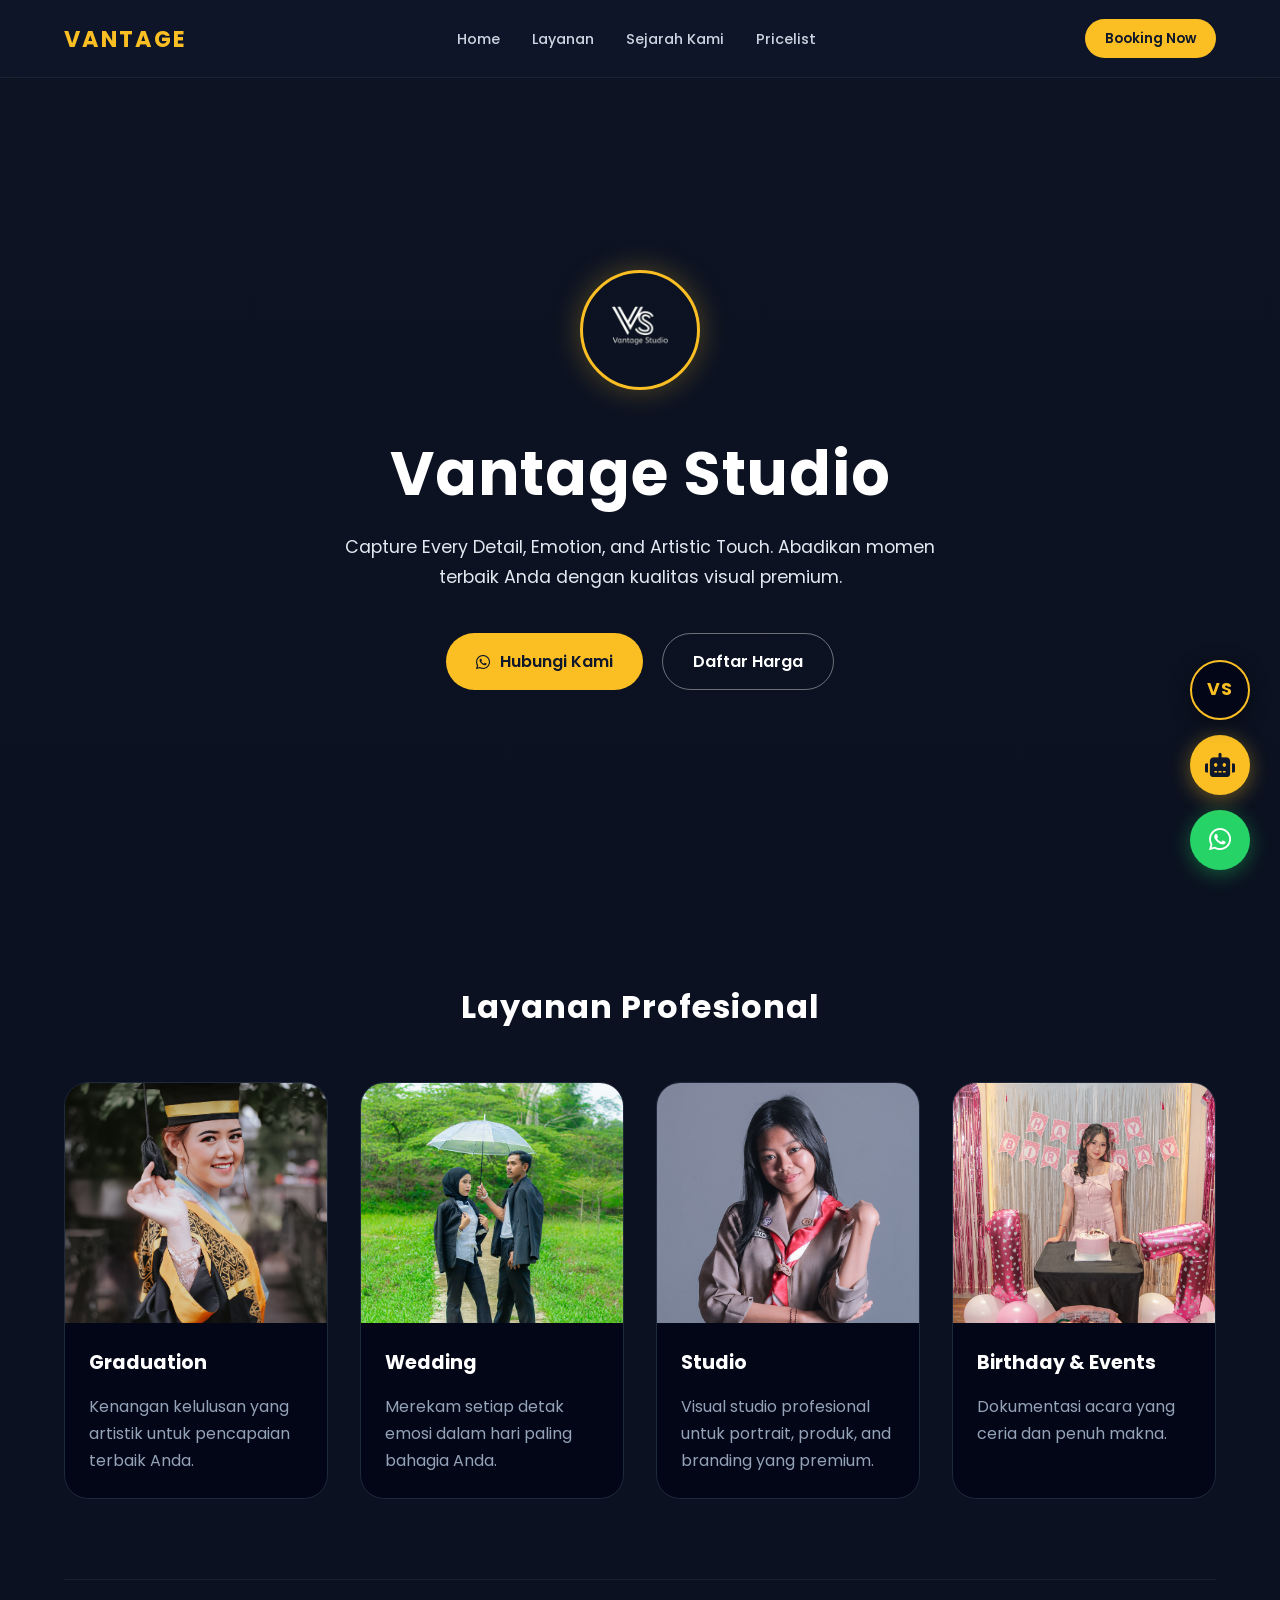
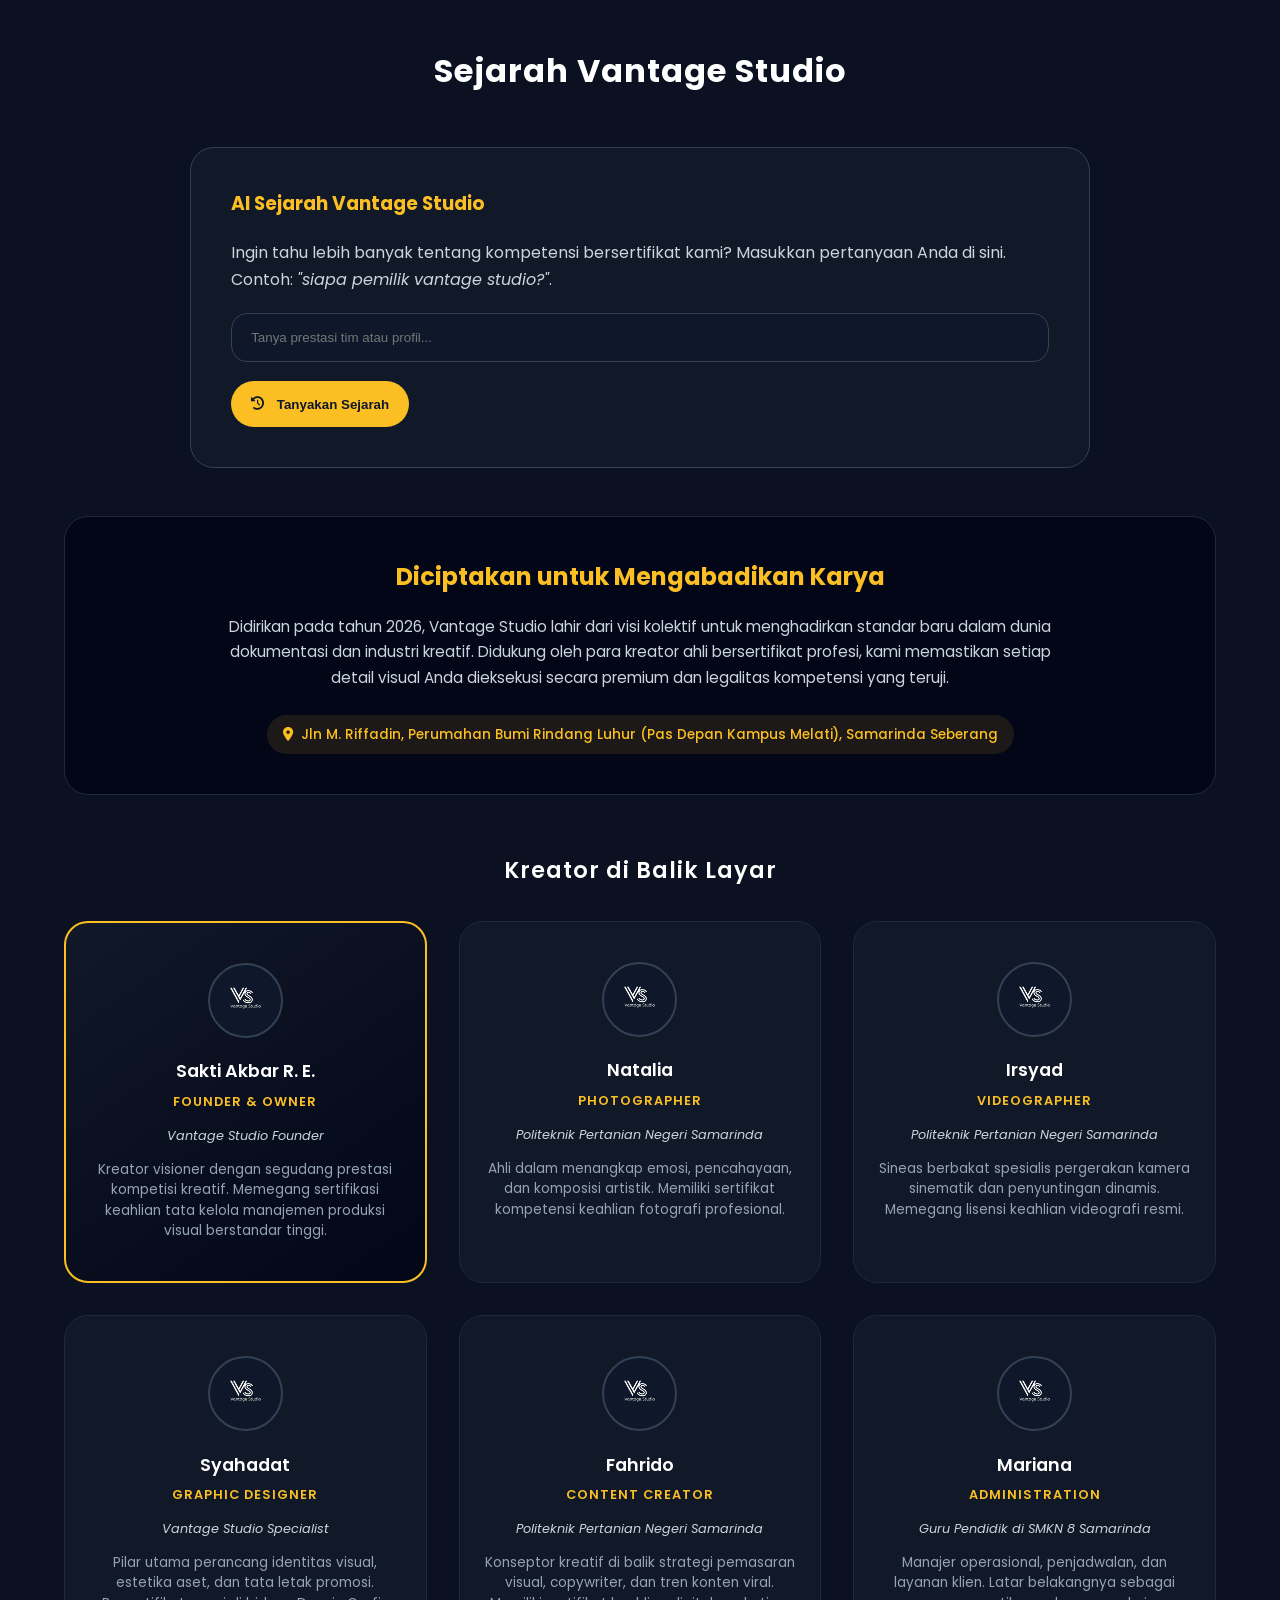
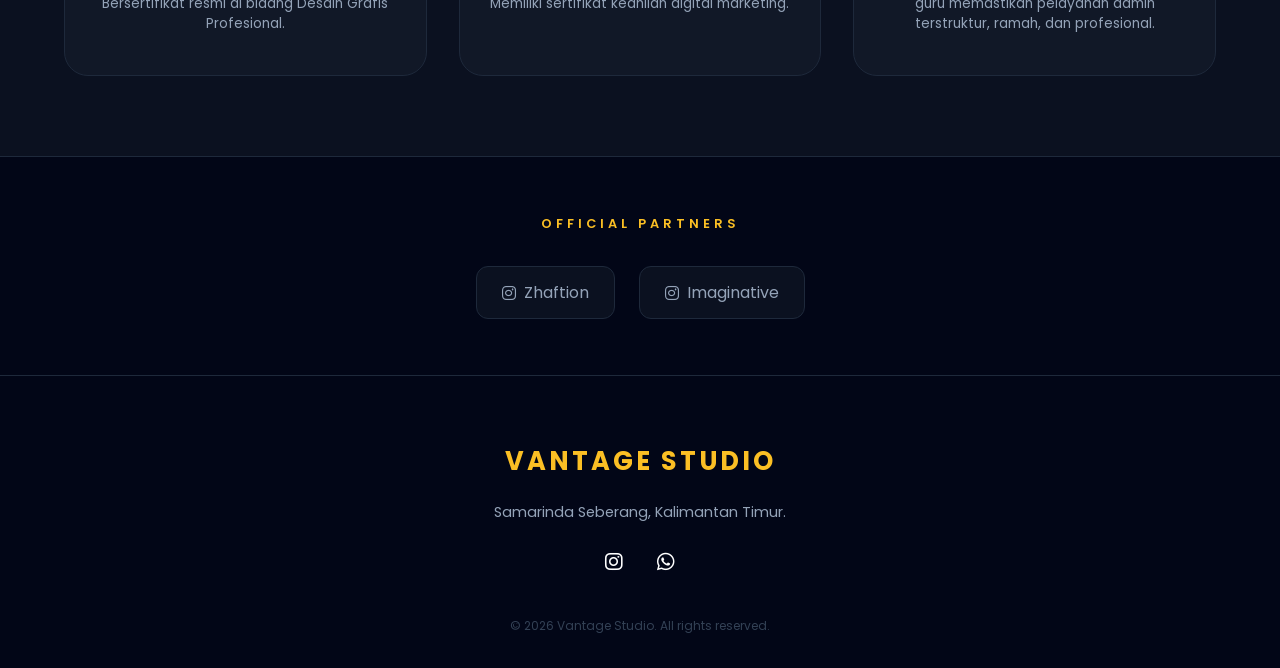
==== commit aa518873: "Add files via upload" ====
--- a/index.html
+++ b/index.html
@@ -4,337 +4,472 @@
     <meta charset="UTF-8">
     <meta name="viewport" content="width=device-width, initial-scale=1.0, maximum-scale=1.0, user-scalable=no">
     
-    <title>Pricelist - Vantage Studio</title>
+    <title>Vantage Studio | Professional Visual Stories</title>
     
     <link rel="stylesheet" href="https://cdnjs.cloudflare.com/ajax/libs/font-awesome/6.0.0/css/all.min.css">
-    <link href="https://fonts.googleapis.com/css2?family=Poppins:wght@300;400;600;700&display=swap" rel="stylesheet">
+    <link href="https://fonts.googleapis.com/css2?family=Poppins:wght@300;400;500;600;700&display=swap" rel="stylesheet">
     
     <style>
-        :root {
-            --gold: #fbbf24;
-            --dark: #020617;
-            --card: #0f172a;
-            --border: #1e293b;
-            --text-gray: #94a3b8;
-        }
-
-        body { font-family: 'Poppins', sans-serif; background: var(--dark); color: white; margin: 0; scroll-behavior: smooth; }
-        .container { max-width: 1200px; margin: 0 auto; padding: 20px; }
-
-        header { text-align: center; padding: 40px 0; border-bottom: 1px solid var(--border); margin-bottom: 30px; }
-        .btn-back { color: white; text-decoration: none; border: 1px solid var(--border); padding: 8px 20px; border-radius: 30px; font-size: 0.8rem; transition: 0.3s; display: inline-flex; align-items: center; gap: 8px; }
-        .btn-back:hover { background: var(--gold); color: black; border-color: var(--gold); }
-
-        .category-nav {
-            display: flex; justify-content: center; flex-wrap: wrap; gap: 10px; margin-bottom: 40px;
-            position: sticky; top: 10px; z-index: 100; background: rgba(2, 6, 23, 0.9); padding: 10px;
-            backdrop-filter: blur(10px); border-radius: 50px; border: 1px solid var(--border);
-        }
-        .nav-item {
-            background: var(--card); border: 1px solid var(--border); color: white; padding: 10px 20px;
-            border-radius: 50px; cursor: pointer; font-size: 0.8rem; transition: 0.3s; white-space: nowrap;
-        }
-        .nav-item.active { background: var(--gold); color: black; border-color: var(--gold); font-weight: 700; }
-
-        .price-section { display: none; animation: fadeIn 0.4s ease; }
-        .price-section.active { display: block; }
-
-        .price-grid { display: grid; grid-template-columns: repeat(auto-fit, minmax(320px, 1fr)); gap: 25px; }
-
-        .card { background: var(--card); border: 1px solid var(--border); border-radius: 20px; padding: 30px; display: flex; flex-direction: column; transition: 0.3s; height: 100%; box-sizing: border-box; }
-        .card:hover { border-color: var(--gold); transform: translateY(-5px); }
-        .card h3 { margin: 0; font-size: 1.1rem; color: #fff; text-transform: uppercase; letter-spacing: 1px; }
-        .price { color: var(--gold); font-size: 1.35rem; font-weight: 700; margin: 12px 0; display: block; }
-        .note { color: #ef4444; font-size: 0.75rem; font-style: italic; margin-top: -5px; margin-bottom: 15px; display: block; }
+        /* =========================================
+           1. RESET & CORE STYLES
+           ========================================= */
+        * { margin: 0; padding: 0; box-sizing: border-box; scroll-behavior: smooth; }
+        html, body { max-width: 100%; overflow-x: hidden; }
+        body { font-family: 'Poppins', sans-serif; background-color: #0b1120; color: #94a3b8; line-height: 1.7; }
+        a { text-decoration: none; transition: 0.3s; }
+
+        /* =========================================
+           2. NAVIGATION
+           ========================================= */
+        nav {
+            position: fixed; top: 0; width: 100%; padding: 1.2rem 5%;
+            background: rgba(15, 23, 42, 0.8); backdrop-filter: blur(12px);
+            display: flex; justify-content: space-between; align-items: center;
+            z-index: 1000; border-bottom: 1px solid rgba(255, 255, 255, 0.05);
+        }
+        .nav-logo { font-size: 1.4rem; font-weight: 700; color: #fbbf24; letter-spacing: 2px; }
+        .nav-links { display: flex; gap: 2rem; }
+        .nav-links a { color: #cbd5e1; font-size: 0.9rem; font-weight: 500; }
+        .nav-links a:hover { color: #fbbf24; }
+        @media (max-width: 768px) { .nav-links { display: none; } }
+
+        /* =========================================
+           3. HERO WITH VIDEO BACKGROUND
+           ========================================= */
+        header {
+            position: relative; height: 100vh; display: flex;
+            align-items: center; justify-content: center; overflow: hidden;
+            color: white; text-align: center; padding: 0 1rem;
+        }
+        .video-bg {
+            position: absolute; top: 50%; left: 50%; min-width: 100%; min-height: 100%;
+            width: auto; height: auto; z-index: -2; transform: translate(-50%, -50%);
+            object-fit: cover; object-position: center 20%; 
+        }
+        .video-overlay {
+            position: absolute; top: 0; left: 0; width: 100%; height: 100%;
+            background: linear-gradient(to bottom, rgba(15, 23, 42, 0.3) 0%, rgba(11, 17, 32, 0.9) 100%);
+            z-index: -1;
+        }
+        .hero-content { position: relative; z-index: 1; margin-top: 60px; }
+        .profile-img {
+            width: 120px; height: 120px; border-radius: 50%;
+            border: 3px solid #fbbf24; margin-bottom: 1.5rem;
+            box-shadow: 0 0 30px rgba(251, 191, 36, 0.3);
+        }
+        .hero-title { font-size: clamp(2.2rem, 8vw, 3.8rem); font-weight: 700; margin-bottom: 0.5rem; letter-spacing: 1px; }
+        .hero-subtitle { font-size: clamp(0.9rem, 4vw, 1.1rem); color: #e2e8f0; margin-bottom: 2.5rem; max-width: 650px; }
+
+        /* =========================================
+           4. FLOATING ACTION BUTTONS (STACKED FAB)
+           ========================================= */
+        .btn { padding: 14px 30px; border-radius: 50px; font-weight: 600; display: inline-flex; align-items: center; gap: 10px; transition: 0.3s; }
+        .btn-gold { background: #fbbf24; color: #0f172a; }
+        .btn-gold:hover { background: #fff; transform: translateY(-3px); }
+        .btn-outline { border: 1px solid rgba(255, 255, 255, 0.4); color: white; }
+        .btn-outline:hover { background: rgba(255,255,255,0.1); }
+        .container { width: 90%; max-width: 1200px; margin: 0 auto; }
         
-        .card ul { padding: 0; margin: 0 0 25px 0; flex-grow: 1; }
-        .card li { list-style: none; color: var(--text-gray); font-size: 0.85rem; margin-bottom: 12px; display: flex; justify-content: space-between; align-items: center; border-bottom: 1px solid rgba(255,255,255,0.03); padding-bottom: 6px; }
-        .card li span { display: flex; align-items: center; }
-        .card li i { color: var(--gold); margin-right: 12px; font-size: 0.75rem; width: 15px; text-align: center; }
-        .card li .item-price { color: var(--gold); font-weight: 600; font-size: 0.9rem; }
-
-        .btn-wa { background: var(--gold); color: black; text-decoration: none; text-align: center; padding: 12px; border-radius: 12px; font-weight: 700; transition: 0.3s; font-size: 0.9rem; margin-top: auto; }
-        .btn-wa:hover { background: white; }
-
-        .contact-message {
-            text-align: center; margin-top: 60px; padding: 30px;
-            background: linear-gradient(to bottom, transparent, rgba(15, 23, 42, 0.5)); border-radius: 20px;
-        }
-        .contact-message p { color: var(--text-gray); font-size: 0.95rem; line-height: 1.6; max-width: 700px; margin: 0 auto; }
-        .contact-message strong { color: var(--gold); }
-
-        @keyframes fadeIn { from { opacity: 0; transform: translateY(10px); } to { opacity: 1; transform: translateY(0); } }
+        section { padding: 5rem 0; background-color: #0b1120; position: relative; z-index: 5; }
+        .section-title { text-align: center; color: white; font-size: 2rem; margin-bottom: 3rem; letter-spacing: 1px; }
+
+        /* Posisi 1: WA */
+        .fab-whatsapp {
+            position: fixed; bottom: 30px; right: 30px; width: 60px; height: 60px;
+            background: #25d366; color: white; border-radius: 50%;
+            display: flex; align-items: center; justify-content: center; font-size: 1.6rem;
+            box-shadow: 0 4px 20px rgba(37, 211, 102, 0.4); z-index: 9999; transition: 0.3s ease;
+        }
+        .fab-whatsapp:hover { transform: scale(1.1) translateY(-5px); }
+
+        /* Posisi 2: Robot AI */
+        .fab-ai {
+            position: fixed; bottom: 105px; right: 30px; width: 60px; height: 60px;
+            background: #fbbf24; color: #0f172a; border-radius: 50%;
+            display: flex; align-items: center; justify-content: center; font-size: 1.5rem;
+            box-shadow: 0 4px 20px rgba(251, 191, 36, 0.4); z-index: 9999; cursor: pointer; transition: 0.3s ease;
+        }
+        .fab-ai:hover { transform: scale(1.1) translateY(-5px); background: #fff; }
+
+        /* Posisi 3: Logo VS */
+        .fab-vs {
+            position: fixed; bottom: 180px; right: 30px; width: 60px; height: 60px;
+            background: #020617; color: #fbbf24; border: 2px solid #fbbf24; border-radius: 50%;
+            display: flex; align-items: center; justify-content: center; font-size: 1.1rem;
+            font-weight: 700; letter-spacing: 1px; box-shadow: 0 4px 20px rgba(0, 0, 0, 0.4);
+            z-index: 9999; transition: 0.3s ease;
+        }
+        .fab-vs:hover { transform: scale(1.1) translateY(-5px); background: #fbbf24; color: #0f172a; }
+
+        /* Jendela Popup Chatbot Window */
+        .ai-chat-window {
+            position: fixed; bottom: 255px; right: 30px; width: 360px; max-width: 90vw;
+            background: #111827; border: 1px solid #334155; border-radius: 1.5rem;
+            box-shadow: 0 10px 30px rgba(0,0,0,0.5); z-index: 9999; 
+            display: flex; flex-direction: column; overflow: hidden;
+            opacity: 0; visibility: hidden; transform: translateY(20px); transition: all 0.3s ease;
+        }
+        .ai-chat-window.active { opacity: 1; visibility: visible; transform: translateY(0); }
+        
+        .ai-chat-header {
+            background: #0f172a; padding: 1.2rem; border-bottom: 1px solid #223147;
+            display: flex; justify-content: space-between; align-items: center;
+        }
+        .ai-chat-header h3 { color: #fbbf24; font-size: 1rem; display: flex; align-items: center; gap: 8px; }
+        .ai-chat-header .close-btn { color: #94a3b8; cursor: pointer; font-size: 1.1rem; }
+        .ai-chat-header .close-btn:hover { color: #f43f5e; }
+
+        .ai-chat-body { padding: 1.2rem; max-height: 250px; overflow-y: auto; font-size: 0.9rem; color: #cbd5e1; }
+        .ai-chat-body p { margin-bottom: 0.8rem; }
+        .ai-chat-body strong { color: #fbbf24; }
+
+        .ai-chat-footer { padding: 1rem; background: #0f172a; border-top: 1px solid #223147; }
+        .ai-chat-footer input {
+            width: 100%; padding: 0.75rem 1rem; border-radius: 0.8rem; border: 1px solid #334155;
+            background: #0b1120; color: white; font-size: 0.85rem; margin-bottom: 0.5rem;
+        }
+        .ai-chat-footer input:focus { outline: none; border-color: #fbbf24; }
+        .ai-chat-footer button {
+            width: 100%; background: #fbbf24; color: #0f172a; border: none; padding: 0.7rem;
+            border-radius: 0.8rem; font-weight: 700; cursor: pointer; display: flex; align-items: center; justify-content: center; gap: 8px;
+        }
+        .ai-chat-footer button:hover { background: white; }
+
+        /* =========================================
+           5. CARDS GRID (LAYANAN)
+           ========================================= */
+        .grid { display: grid; grid-template-columns: repeat(auto-fit, minmax(260px, 1fr)); gap: 2rem; }
+        .card { background: #020617; border-radius: 1.5rem; overflow: hidden; border: 1px solid #1e293b; transition: 0.4s; }
+        .card:hover { border-color: #fbbf24; transform: translateY(-10px); }
+        .card-img { height: 240px; overflow: hidden; }
+        .card-img img { width: 100%; height: 100%; object-fit: cover; transition: 0.6s; }
+        .card:hover .card-img img { transform: scale(1.1); }
+        .card-body { padding: 1.5rem; }
+        .card-body h3 { color: white; margin-bottom: 0.8rem; font-size: 1.2rem; }
+
+        /* =========================================
+           6. AI CARD, SEJARAH & TIM PROFILE LAYOUT
+           ========================================= */
+        .ai-card {
+            background: #111827; border: 1px solid #334155; border-radius: 1.5rem;
+            padding: 2.5rem; text-align: left; max-width: 900px; margin: 0 auto 3rem;
+        }
+        .ai-card h3 { color: #fbbf24; margin-bottom: 1.2rem; }
+        .ai-card p { color: #cbd5e1; margin-bottom: 1.25rem; }
+        .ai-input-static {
+            width: 100%; padding: 1rem 1.2rem; border-radius: 1rem;
+            border: 1px solid #334155; background: #0f172a; color: #e2e8f0; margin-bottom: 1.2rem;
+        }
+        .ai-input-static:focus { outline: none; border-color: #fbbf24; box-shadow: 0 0 0 4px rgba(251, 191, 36, 0.12); }
+        .ai-button {
+            display: inline-flex; align-items: center; gap: 0.8rem; background: #fbbf24;
+            color: #0f172a; padding: 0.95rem 1.25rem; border-radius: 999px; border: none;
+            cursor: pointer; font-weight: 700; transition: 0.3s;
+        }
+        .ai-button:hover { background: #fff; }
+        .ai-response-static {
+            display: none; margin-top: 1.5rem; background: rgba(255, 255, 255, 0.04);
+            border: 1px solid rgba(255, 255, 255, 0.08); border-radius: 1rem; padding: 1.5rem; color: #e2e8f0;
+        }
+        .ai-response-static.active { display: block; }
+        .ai-response-static strong { color: #fbbf24; }
+
+        .history-block {
+            background: #020617; border: 1px solid #1e293b; border-radius: 1.5rem;
+            padding: 2.5rem; margin-bottom: 3.5rem; text-align: center;
+        }
+        .history-block h3 { color: #fbbf24; font-size: 1.5rem; margin-bottom: 1rem; }
+        .history-block p { color: #cbd5e1; max-width: 850px; margin: 0 auto 1.5rem; font-size: 0.95rem; }
+        .location-badge {
+            display: inline-flex; align-items: center; gap: 8px; background: rgba(251, 191, 36, 0.1);
+            color: #fbbf24; padding: 8px 16px; border-radius: 50px; font-size: 0.85rem; font-weight: 500;
+        }
+
+        .team-grid { display: grid; grid-template-columns: repeat(auto-fit, minmax(280px, 1fr)); gap: 2rem; }
+        .team-card {
+            background: #111827; border: 1px solid #1e293b; border-radius: 1.5rem;
+            padding: 2.5rem 1.5rem; text-align: center; transition: 0.3s;
+            display: flex; flex-direction: column; align-items: center;
+        }
+        .team-card:hover { border-color: #fbbf24; transform: translateY(-5px); }
+        
+        .team-icon {
+            width: 75px; height: 75px; background: #0f172a; border: 2px solid #334155;
+            border-radius: 50%; display: flex; align-items: center; justify-content: center;
+            margin-bottom: 1.2rem; overflow: hidden; transition: 0.3s; padding: 4px;
+        }
+        .team-icon img { width: 100%; height: 100%; object-fit: contain; border-radius: 50%; }
+        .team-card h4 { color: white; font-size: 1.1rem; margin-bottom: 0.2rem; font-weight: 600; }
+        .team-card .role { color: #fbbf24; font-size: 0.8rem; text-transform: uppercase; letter-spacing: 1px; font-weight: 600; margin-bottom: 0.8rem; }
+        .team-card .edu { color: #cbd5e1; font-size: 0.8rem; font-style: italic; margin-bottom: 0.5rem; }
+        .team-card .details { color: #94a3b8; font-size: 0.85rem; line-height: 1.5; margin-top: 5px; text-align: center; }
+        .owner-card { border: 2px solid #fbbf24; background: linear-gradient(145deg, #111827, #020617); }
+
+        /* =========================================
+           7. PARTNERS & FOOTER
+           ========================================= */
+        section#partners { padding: 3.5rem 0; background: #020617; text-align: center; border-top: 1px solid #1e293b; }
+        .partner-btn { padding: 12px 25px; background: #0b1120; border: 1px solid #1e293b; color: #94a3b8; border-radius: 12px; display: inline-flex; align-items: center; gap: 8px; }
+        .partner-btn:hover { border-color: #fbbf24; color: white; }
+        footer { background: #020617; padding: 4rem 5% 2rem; border-top: 1px solid #1e293b; text-align: center; }
+        .footer-logo { font-size: 1.6rem; font-weight: 700; color: #fbbf24; margin-bottom: 1rem; letter-spacing: 3px; }
     </style>
 </head>
 <body>
 
-<div class="container">
-    <header>
-        <a href="index.html" class="btn-back"><i class="fas fa-arrow-left"></i> KEMBALI KE HOME</a>
-        <h1 style="margin-top: 20px; font-size: 2rem; letter-spacing: 2px;">VANTAGE PRICE LIST</h1>
+    <a href="https://wa.me/message/CZFQUUMIU6DDI1" target="_blank" class="fab-whatsapp" title="Hubungi Kami via WA">
+        <i class="fab fa-whatsapp"></i>
+    </a>
+
+    <div class="fab-ai" onclick="toggleAIChat()" title="Tanya AI Vantage">
+        <i class="fas fa-robot"></i>
+    </div>
+
+    <a href="#about" class="fab-vs" title="Lihat Sejarah & Tim Vantage">
+        VS
+    </a>
+
+    <div id="aiChatWindow" class="ai-chat-window">
+        <div class="ai-chat-header">
+            <h3><i class="fas fa-robot"></i> AI Vantage Studio</h3>
+            <span class="close-btn" onclick="toggleAIChat()"><i class="fas fa-times"></i></span>
+        </div>
+        <div id="aiChatBody" class="ai-chat-body">
+            <p><strong>AI:</strong> Halo! Ada yang bisa saya bantu mengenai info harga atau kualifikasi profesional tim Vantage Studio? Silakan ketik pertanyaan Anda (Contoh: <em>"harga wedding"</em>).</p>
+        </div>
+        <div class="ai-chat-footer">
+            <input id="aiInput" type="text" placeholder="Ketik pertanyaan..." onkeypress="handleKeyPress(event)" />
+            <button type="button" onclick="handleAIChat()">
+                Kirim <i class="fas fa-paper-plane"></i>
+            </button>
+        </div>
+    </div>
+
+    <nav>
+        <div class="nav-logo">VANTAGE</div>
+        <div class="nav-links">
+            <a href="#home">Home</a>
+            <a href="#services">Layanan</a>
+            <a href="#about">Sejarah Kami</a>
+            <a href="pricelist.html">Pricelist</a>
+        </div>
+        <a href="https://wa.me/message/CZFQUUMIU6DDI1" target="_blank" class="btn btn-gold" style="padding: 8px 20px; font-size: 0.85rem;">Booking Now</a>
+    </nav>
+
+    <header id="home">
+        <video autoplay muted loop playsinline class="video-bg">
+            <source src="foto_tasmiyah+akad/video/video1.mp4" type="video/mp4">
+        </video>
+        <div class="video-overlay"></div>
+        <div class="hero-content">
+            <img src="logo/logo.png" alt="Vantage Studio" class="profile-img">
+            <h1 class="hero-title">Vantage Studio</h1>
+            <p class="hero-subtitle">Capture Every Detail, Emotion, and Artistic Touch. Abadikan momen terbaik Anda dengan kualitas visual premium.</p>
+            <div style="display: flex; gap: 1.2rem; justify-content: center; flex-wrap: wrap;">
+                <a href="https://wa.me/message/CZFQUUMIU6DDI1" target="_blank" class="btn btn-gold"><i class="fab fa-whatsapp"></i> Hubungi Kami</a>
+                <a href="pricelist.html" class="btn btn-outline">Daftar Harga</a>
+            </div>
+        </div>
     </header>
 
-    <div class="category-nav">
-        <div class="nav-item active" onclick="showCategory('wisuda', this)">Paket Wisuda</div>
-        <div class="nav-item" onclick="showCategory('event', this)">Wedding & Event</div>
-        <div class="nav-item" onclick="showCategory('file-only', this)">Paket File Only</div>
-        <div class="nav-item" onclick="showCategory('design-services', this)">Brosur, Sertifikat / Flyer A5</div>
-    </div>
-
-    <div id="wisuda" class="price-section active">
-        <div class="price-grid">
+    <section id="services" class="container">
+        <h2 class="section-title">Layanan Profesional</h2>
+        <div class="grid">
             <div class="card">
-                <h3>Foto Wisuda</h3>
-                <span class="price">Rp 350.000</span>
-                <span class="note">*Belum termasuk biaya transport</span>
-                <ul>
-                    <li><span><i class="fas fa-clock"></i> Sesi 1 Jam</span></li>
-                    <li><span><i class="fas fa-file-alt"></i> File Mentah (All Files)</span></li>
-                    <li><span><i class="fas fa-magic"></i> 10 Foto Edited</span></li>
-                </ul>
-                <a href="https://wa.me/message/CZFQUUMIU6DDI1" target="_blank" class="btn-wa">Pesan Foto</a>
-            </div>
-            
-            <div class="card" style="border: 2px solid var(--gold);">
-                <h3>Video Wisuda Cinematic</h3>
-                <span class="price">Rp 400.000</span>
-                <span class="note">*Belum termasuk biaya transport</span>
-                <ul>
-                    <li><span><i class="fas fa-video"></i> Video Cinematic 1 Menit</span></li>
-                    <li><span><i class="fas fa-folder-open"></i> File Mentah & Edit</span></li>
-                    <li><span><i class="fas fa-sync"></i> Gratis Revisi 1x</span></li>
-                </ul>
-                <a href="https://wa.me/message/CZFQUUMIU6DDI1" target="_blank" class="btn-wa">Pesan Video</a>
-            </div>
-        </div>
-    </div>
-
-    <div id="event" class="price-section">
-        <div class="price-grid">
+                <div class="card-img"><img src="foto_wisuda/foto_wisuda2.jpg" alt="Graduation"></div>
+                <div class="card-body"><h3>Graduation</h3><p>Kenangan kelulusan yang artistik untuk pencapaian terbaik Anda.</p></div>
+            </div>
             <div class="card">
-                <h3>Foto Wedding (Per Jam)</h3>
-                <span class="price">Rp 350.000 <small>/Jam</small></span>
-                <span class="note">*Belum termasuk biaya transport</span>
-                <ul>
-                    <li><span><i class="fas fa-clock"></i> Sesi 1 Jam</span></li>
-                    <li><span><i class="fas fa-file-import"></i> File Mentah (All Files)</span></li>
-                    <li><span><i class="fas fa-magic"></i> 10 Foto Edited</span></li>
-                    <li><span><i class="fas fa-calendar-check"></i> Akad / Nikahan / Lamaran</span></li>
-                </ul>
-                <a href="https://wa.me/message/CZFQUUMIU6DDI1" target="_blank" class="btn-wa">Pesan Sekarang</a>
-            </div>
-
-            <div class="card" style="border: 2px solid var(--gold);">
-                <h3>Video Cinematic (1-2 Menit)</h3>
-                <span class="price">Rp 850.000</span>
-                <span class="note">*Belum termasuk biaya transport</span>
-                <ul>
-                    <li><span><i class="fas fa-video"></i> Video Footage</span></li>
-                    <li><span><i class="fas fa-film"></i> Edit Cinematic Landscape & Potrait</span></li>
-                    <li><span><i class="fas fa-gift"></i> Bonus: Video Reels/Story siap up Hari H</span></li>
-                </ul>
-                <a href="https://wa.me/message/CZFQUUMIU6DDI1" target="_blank" class="btn-wa">Pesan Video</a>
-            </div>
-
+                <div class="card-img"><img src="foto_wedding/foto_wedding.jpeg" alt="Wedding"></div>
+                <div class="card-body"><h3>Wedding</h3><p>Merekam setiap detak emosi dalam hari paling bahagia Anda.</p></div>
+            </div>
             <div class="card">
-                <h3>Paket 1 Rol</h3>
-                <span class="price">Rp 850.000</span>
-                <span class="note">*Belum termasuk biaya transport</span>
-                <ul>
-                    <li><span><i class="fas fa-camera"></i> 1 Rol Isi 40 Foto</span></li>
-                    <li><span><i class="fas fa-print"></i> Cetak Foto + Album</span></li>
-                    <li><span><i class="fas fa-file-import"></i> File Mentah + Edit</span></li>
-                    <li><span><i class="fas fa-star"></i> Tasmiyah / Akad / Ulang Tahun</span></li>
-                </ul>
-                <a href="https://wa.me/message/CZFQUUMIU6DDI1" target="_blank" class="btn-wa">Pesan 1 Rol</a>
-            </div>
-
-            <div class="card" style="border: 2px solid var(--gold);">
-                <h3>Paket 2 Rol</h3>
-                <span class="price">Rp 1.700.000</span>
-                <span class="note">*Belum termasuk biaya transport</span>
-                <ul>
-                    <li><span><i class="fas fa-camera"></i> 2 Rol Isi 80 Foto</span></li>
-                    <li><span><i class="fas fa-print"></i> Cetak Foto + Album</span></li>
-                    <li><span><i class="fas fa-image"></i> Bingkai Foto Premium</span></li>
-                    <li><span><i class="fas fa-file-import"></i> File Mentah + Edit</span></li>
-                    <li><span><i class="fas fa-heart"></i> Pernikahan (Akad + Resepsi)</span></li>
-                </ul>
-                <a href="https://wa.me/message/CZFQUUMIU6DDI1" target="_blank" class="btn-wa">Pesan 2 Rol</a>
-            </div>
-        </div>
-    </div>
-
-    <div id="file-only" class="price-section">
-        <div class="price-grid">
+                <div class="card-img"><img src="foto_wedding/foto_studio/foto_studio.jpeg" alt="Studio"></div>
+                <div class="card-body"><h3>Studio</h3><p>Visual studio profesional untuk portrait, produk, and branding yang premium.</p></div>
+            </div>
             <div class="card">
-                <h3>Foto Studio</h3>
-                <span class="price">Rp 300.000 <small>/Jam</small></span>
-                <ul>
-                    <li><span><i class="fas fa-folder"></i> File Mentah + 10 Edit</span></li>
-                    <li><span><i class="fas fa-print"></i> Cetak Foto 3 Lembar</span></li>
-                </ul>
-                <a href="https://wa.me/message/CZFQUUMIU6DDI1" target="_blank" class="btn-wa">Booking Studio</a>
-            </div>
-
-            <div class="card">
-                <h3>Foto Ulang Tahun</h3>
-                <span class="price">Rp 550.000</span>
-                <span class="note">*Belum termasuk biaya transport</span>
-                <ul>
-                    <li><span><i class="fas fa-clock"></i> Dokumentasi Sampai Selesai</span></li>
-                    <li><span><i class="fas fa-folder"></i> File Mentah + 10 Edit</span></li>
-                </ul>
-                <a href="https://wa.me/message/CZFQUUMIU6DDI1" target="_blank" class="btn-wa">Booking Ultah</a>
-            </div>
-
-            <div class="card" style="border: 2px solid var(--gold);">
-                <h3>Foto Model & Cinematic</h3>
-                <span class="price">Rp 850.000</span>
-                <span class="note">*Belum termasuk biaya transport</span>
-                <ul>
-                    <li><span><i class="fas fa-video"></i> Video Cinematic 30 Detik</span></li>
-                    <li><span><i class="fas fa-file-import"></i> File Mentah & Edit</span></li>
-                    <li><span><i class="fas fa-camera-retro"></i> Sesi Foto Model Khusus</span></li>
-                </ul>
-                <a href="https://wa.me/message/CZFQUUMIU6DDI1" target="_blank" class="btn-wa">Booking Model</a>
-            </div>
-        </div>
-    </div>
-
-    <div id="design-services" class="price-section">
-        <div class="price-grid">
-            
-            <div class="card">
-                <h3>Paket Desain Satuan</h3>
-                <span class="price">Mulai Rp 5.000</span>
-                <span class="note">*Harga dapat menyesuaikan tingkat kesulitan desain</span>
-                <ul>
-                    <li><span><i class="fas fa-image"></i> Feed Instagram (1 Slide)</span> <span class="item-price">Rp 15.000</span></li>
-                    <li><span><i class="fas fa-history"></i> Story Instagram</span> <span class="item-price">Rp 10.000</span></li>
-                    <li><span><i class="fas fa-chalkboard"></i> Poster Simple</span> <span class="item-price">Rp 25.000</span></li>
-                    <li><span><i class="fas fa-scroll"></i> Brosur / Flyer A5</span> <span class="item-price">Rp 35.000</span></li>
-                    <li><span><i class="fas fa-ad"></i> Banner / Spanduk</span> <span class="item-price">Rp 40.000</span></li>
-                    <li><span><i class="fas fa-utensils"></i> Desain Menu UMKM</span> <span class="item-price">Rp 30.000</span></li>
-                    <li><span><i class="fas fa-pen-nib"></i> Logo Simple</span> <span class="item-price">Rp 50.000</span></li>
-                    <li><span><i class="fas fa-eraser"></i> Hapus Background</span> <span class="item-price">Rp 5.000<small>/ft</small></span></li>
-                </ul>
-                <a href="https://wa.me/message/CZFQUUMIU6DDI1" target="_blank" class="btn-wa">Pesan Desain</a>
-            </div>
-
-            <div class="card" style="border: 2px solid var(--gold);">
-                <h3>Paket Konten UMKM</h3>
-                <span class="price">Hemat & Praktis</span>
-                <span class="note">*Harga dapat menyesuaikan tingkat kesulitan desain</span>
-                <ul>
-                    <li>
-                        <span><i class="fas fa-box"></i> Bundling Media Sosial Basic</span>
-                        <span class="item-price">Rp 75.000</span>
-                    </li>
-                    <li style="border:none; padding-bottom:0; font-size:0.8rem; margin-top:-5px; margin-bottom:15px; padding-left:27px;">
-                        Detail: 3 Desain Feed + 3 Desain Story
-                    </li>
-                    
-                    <li>
-                        <span><i class="fas fa-boxes"></i> Bundling Media Sosial Pro</span>
-                        <span class="item-price">Rp 140.000</span>
-                    </li>
-                    <li style="border:none; padding-bottom:0; font-size:0.8rem; margin-top:-5px; margin-bottom:15px; padding-left:27px;">
-                        Detail: 6 Desain Feed + 6 Desain Story
-                    </li>
-
-                    <li>
-                        <span><i class="fas fa-store"></i> Paket Promo Buka Toko</span>
-                        <span class="item-price">Rp 150.000</span>
-                    </li>
-                    <li style="border:none; padding-bottom:0; font-size:0.8rem; margin-top:-5px; padding-left:27px;">
-                        Detail: Logo + Banner + Desain Brosur
-                    </li>
-                </ul>
-                <a href="https://wa.me/message/CZFQUUMIU6DDI1" target="_blank" class="btn-wa">Pesan Paket Konten</a>
-            </div>
-
-            <div class="card">
-                <h3>Branding & Kemasan</h3>
-                <span class="price">Eksklusif UMKM</span>
-                <span class="note">*Harga dapat menyesuaikan tingkat kesulitan desain</span>
-                <ul>
-                    <li>
-                        <span><i class="fas fa-palette"></i> Paket Kebutuhan Branding</span>
-                        <span class="item-price">Rp 200.000</span>
-                    </li>
-                    <li style="border:none; padding-bottom:0; font-size:0.8rem; margin-top:-5px; margin-bottom:15px; padding-left:27px;">
-                        Detail: Logo + Palet Warna Brand + Penyelarasan Font
-                    </li>
-
-                    <li>
-                        <span><i class="fas fa-cubes"></i> Desain Kemasan Produk</span>
-                        <span class="item-price">Rp 80.000</span>
-                    </li>
-                    <li style="border:none; padding-bottom:0; font-size:0.8rem; margin-top:-5px; margin-bottom:15px; padding-left:27px;">
-                        Detail: Desain Mockup / Pola Lipatan Box & Label
-                    </li>
-
-                    <li>
-                        <span><i class="fas fa-id-card"></i> Cetak Kartu Nama</span>
-                        <span class="item-price">Rp 25.000</span>
-                    </li>
-                </ul>
-                <a href="https://wa.me/message/CZFQUUMIU6DDI1" target="_blank" class="btn-wa">Pesan Paket Branding</a>
-            </div>
-
-            <div class="card" style="grid-column: 1 / -1; background: linear-gradient(135deg, #0f172a 0%, #020617 100%);">
-                <h3 style="color: var(--gold);"><i class="fas fa-info-circle"></i> Ketentuan Jasa Desain & Pengiriman</h3>
-                <div style="display: grid; grid-template-columns: repeat(auto-fit, minmax(250px, 1fr)); gap: 25px; margin-top: 20px;">
-                    <div>
-                        <h4 style="color:#fff; margin-bottom:10px; font-size:0.95rem; border-bottom:1px solid var(--border); padding-bottom:5px;">CATATAN ORDER</h4>
-                        <p style="font-size:0.85rem; color:var(--text-gray); margin-bottom:8px;"><i class="fas fa-wallet" style="color:var(--gold); margin-right:8px;"></i> DP minimal <strong>50%</strong> sebelum pengerjaan.</p>
-                        <p style="font-size:0.85rem; color:var(--text-gray); margin-bottom:8px;"><i class="fas fa-hourglass-half" style="color:var(--gold); margin-right:8px;"></i> Waktu pengerjaan <strong>1–3 hari</strong> (tergantung kerumitan).</p>
-                        <p style="font-size:0.85rem; color:var(--text-gray);"><i class="fas fa-sliders-h" style="color:var(--gold); margin-right:8px;"></i> Harga akhir bisa menyesuaikan tingkat kesulitan desain.</p>
-                    </div>
-                    <div>
-                        <h4 style="color:#fff; margin-bottom:10px; font-size:0.95rem; border-bottom:1px solid var(--border); padding-bottom:5px;">SISTEM REVISI</h4>
-                        <p style="font-size:0.85rem; color:var(--text-gray); margin-bottom:5px;"><i class="fas fa-check-circle" style="color:var(--gold); margin-right:8px;"></i> <strong>Paket Basic:</strong> 1x Revisi Gratis</p>
-                        <p style="font-size:0.85rem; color:var(--text-gray); margin-bottom:5px;"><i class="fas fa-check-circle" style="color:var(--gold); margin-right:8px;"></i> <strong>Paket Standard:</strong> 2x Revisi Gratis</p>
-                        <p style="font-size:0.85rem; color:var(--text-gray);"><i class="fas fa-exclamation-circle" style="color:#ef4444; margin-right:8px;"></i> <strong>Revisi Tambahan:</strong> Rp 5k – Rp 15k</p>
-                    </div>
-                    <div>
-                        <h4 style="color:#fff; margin-bottom:10px; font-size:0.95rem; border-bottom:1px solid var(--border); padding-bottom:5px;">MEDIA PENGIRIMAN FILE</h4>
-                        <p style="font-size:0.85rem; color:var(--text-gray); margin-bottom:5px;"><i class="fab fa-whatsapp" style="color:var(--gold); margin-right:8px;"></i> WhatsApp</p>
-                        <p style="font-size:0.85rem; color:var(--text-gray); margin-bottom:5px;"><i class="fab fa-google-drive" style="color:var(--gold); margin-right:8px;"></i> Google Drive</p>
-                        <p style="font-size:0.85rem; color:var(--text-gray);"><i class="fab fa-telegram-plane" style="color:var(--gold); margin-right:8px;"></i> Telegram <small>(Format JPG/PNG HD & PDF Siap Cetak Gratis)</small></p>
-                    </div>
-                </div>
-            </div>
-
-        </div>
-    </div>
-
-    <div class="contact-message">
-        <p>
-            Jika ada pertanyaan, silakan hubungi kami melalui <strong>WhatsApp</strong> atau <strong>Instagram</strong>. <br>
-            Admin akan segera membalas pesan Anda. <br><br>
-            Terima kasih telah berkunjung di <strong>Vantage Studio</strong>.
-        </p>
-    </div>
+                <div class="card-img"><img src="foto_ulang_tahun/foto_ulang_tahun4.jpg" alt="Birthday"></div>
+                <div class="card-body"><h3>Birthday & Events</h3><p>Dokumentasi acara yang ceria dan penuh makna.</p></div>
+            </div>
+        </div>
+    </section>
+
+    <section id="about" class="container" style="border-top: 1px solid rgba(255, 255, 255, 0.05); padding-top: 4rem; scroll-margin-top: 90px;">
+        <h2 class="section-title">Sejarah Vantage Studio</h2>
+        
+        <div class="ai-card">
+            <h3>AI Sejarah Vantage Studio</h3>
+            <p>Ingin tahu lebih banyak tentang kompetensi bersertifikat kami? Masukkan pertanyaan Anda di sini. Contoh: <em>"siapa pemilik vantage studio?"</em>.</p>
+            <input id="aiInputStatic" class="ai-input-static" type="text" placeholder="Tanya prestasi tim atau profil..." onkeypress="handleStaticKeyPress(event)" />
+            <button type="button" class="ai-button" onclick="handleAIChatStatic()">
+                <i class="fas fa-history"></i> Tanyakan Sejarah
+            </button>
+            <div id="aiResponseStatic" class="ai-response-static"></div>
+        </div>
+
+        <div class="history-block">
+            <h3>Diciptakan untuk Mengabadikan Karya</h3>
+            <p>Didirikan pada tahun 2026, Vantage Studio lahir dari visi kolektif untuk menghadirkan standar baru dalam dunia dokumentasi dan industri kreatif. Didukung oleh para kreator ahli bersertifikat profesi, kami memastikan setiap detail visual Anda dieksekusi secara premium dan legalitas kompetensi yang teruji.</p>
+            <div class="location-badge">
+                <i class="fas fa-map-marker-alt"></i> Jln M. Riffadin, Perumahan Bumi Rindang Luhur (Pas Depan Kampus Melati), Samarinda Seberang
+            </div>
+        </div>
+
+        <h3 style="color: white; text-align: center; font-size: 1.4rem; margin-bottom: 2rem; font-weight: 600; letter-spacing: 1px;">Kreator di Balik Layar</h3>
+        <div class="team-grid">
+            <div class="team-card owner-card">
+                <div class="team-icon"><img src="logo/logo.png" alt="VS"></div>
+                <h4>Sakti Akbar R. E.</h4>
+                <div class="role">Founder & Owner</div>
+                <div class="edu">Vantage Studio Founder</div>
+                <div class="details">Kreator visioner dengan segudang prestasi kompetisi kreatif. Memegang sertifikasi keahlian tata kelola manajemen produksi visual berstandar tinggi.</div>
+            </div>
+            <div class="team-card">
+                <div class="team-icon"><img src="logo/logo.png" alt="VS"></div>
+                <h4>Natalia</h4>
+                <div class="role">Photographer</div>
+                <div class="edu">Politeknik Pertanian Negeri Samarinda</div>
+                <div class="details">Ahli dalam menangkap emosi, pencahayaan, dan komposisi artistik. Memiliki sertifikat kompetensi keahlian fotografi profesional.</div>
+            </div>
+            <div class="team-card">
+                <div class="team-icon"><img src="logo/logo.png" alt="VS"></div>
+                <h4>Irsyad</h4>
+                <div class="role">Videographer</div>
+                <div class="edu">Politeknik Pertanian Negeri Samarinda</div>
+                <div class="details">Sineas berbakat spesialis pergerakan kamera sinematik dan penyuntingan dinamis. Memegang lisensi keahlian videografi resmi.</div>
+            </div>
+            <div class="team-card">
+                <div class="team-icon"><img src="logo/logo.png" alt="VS"></div>
+                <h4>Syahadat</h4>
+                <div class="role">Graphic Designer</div>
+                <div class="edu">Vantage Studio Specialist</div>
+                <div class="details">Pilar utama perancang identitas visual, estetika aset, dan tata letak promosi. Bersertifikat resmi di bidang Desain Grafis Profesional.</div>
+            </div>
+            <div class="team-card">
+                <div class="team-icon"><img src="logo/logo.png" alt="VS"></div>
+                <h4>Fahrido</h4>
+                <div class="role">Content Creator</div>
+                <div class="edu">Politeknik Pertanian Negeri Samarinda</div>
+                <div class="details">Konseptor kreatif di balik strategi pemasaran visual, copywriter, dan tren konten viral. Memiliki sertifikat keahlian digital marketing.</div>
+            </div>
+            <div class="team-card">
+                <div class="team-icon"><img src="logo/logo.png" alt="VS"></div>
+                <h4>Mariana</h4>
+                <div class="role">Administration</div>
+                <div class="edu">Guru Pendidik di SMKN 8 Samarinda</div>
+                <div class="details">Manajer operasional, penjadwalan, dan layanan klien. Latar belakangnya sebagai guru memastikan pelayanan admin terstruktur, ramah, dan profesional.</div>
+            </div>
+        </div>
+    </section>
+
+    <section id="partners">
+        <div class="container">
+            <p style="letter-spacing: 4px; margin-bottom: 2rem; font-size: 0.8rem; color: #fbbf24; font-weight: 600;">OFFICIAL PARTNERS</p>
+            <div style="display: flex; justify-content: center; flex-wrap: wrap; gap: 1.5rem;">
+                <a href="https://www.instagram.com/zhaftion_?" target="_blank" class="partner-btn"><i class="fab fa-instagram"></i> Zhaftion</a>
+                <a href="https://www.instagram.com/impro.in" target="_blank" class="partner-btn"><i class="fab fa-instagram"></i> Imaginative</a>
+            </div>
+        </div>
+    </section>
 
     <footer>
-        © 2026 VANTAGE STUDIO. All Rights Reserved.
+        <div class="footer-logo">VANTAGE STUDIO</div>
+        <p style="margin-bottom: 1.5rem; font-size: 0.9rem;">Samarinda Seberang, Kalimantan Timur.</p>
+        <div style="margin-bottom: 2.5rem;">
+            <a href="https://www.instagram.com/vantage.studio_" style="color: white; margin: 0 15px;"><i class="fab fa-instagram fa-lg"></i></a>
+            <a href="https://wa.me/message/CZFQUUMIU6DDI1" style="color: white; margin: 0 15px;"><i class="fab fa-whatsapp fa-lg"></i></a>
+        </div>
+        <p style="font-size: 0.75rem; color: #334155;">© 2026 Vantage Studio. All rights reserved.</p>
     </footer>
-</div>
-
-<script>
-    // Sistem Manajemen Pengalihan Tab Kategori Menu
-    function showCategory(categoryId, element) {
-        document.querySelectorAll('.price-section').forEach(s => s.classList.remove('active'));
-        document.querySelectorAll('.nav-item').forEach(n => n.classList.remove('active'));
-        
-        document.getElementById(categoryId).classList.add('active');
-        element.classList.add('active');
-        
-        window.scrollTo({ top: 140, behavior: 'smooth' });
-    }
-</script>
-
+
+    <script>
+        function toggleAIChat() {
+            var chatWindow = document.getElementById('aiChatWindow');
+            chatWindow.classList.toggle('active');
+        }
+
+        function handleKeyPress(event) {
+            if (event.key === 'Enter') { handleAIChat(); }
+        }
+
+        function handleStaticKeyPress(event) {
+            if (event.key === 'Enter') { handleAIChatStatic(); }
+        }
+
+        // 1. CHAT UTAMA: FAB Robot Melayang
+        function handleAIChat() {
+            var inputElement = document.getElementById('aiInput');
+            var input = inputElement.value.trim().toLowerCase();
+            var chatBody = document.getElementById('aiChatBody');
+            var answer = '';
+
+            if (!input) return;
+
+            chatBody.innerHTML += `<p style="text-align:right;"><strong>Anda:</strong> ${inputElement.value}</p>`;
+
+            if (input.includes('vs') || input.includes('sejarah') || input.includes('history') || input.includes('tim') || input.includes('team') || input.includes('owner') || input.includes('pendiri') || input.includes('lokasi') || input.includes('alamat') || input.includes('kuliah') || input.includes('prestasi') || input.includes('sertifikat')) {
+                answer = '<strong>Vantage Studio</strong> didirikan pada tahun 2026 di Jln M. Riffadin, Bumi Rindang Luhur (Pas depan Kampus Melati). Setiap anggota tim memiliki sertifikat keahlian resmi di bidangnya. Dipimpin oleh <strong>Sakti Akbar R.E.</strong> selaku Owner & Founder, didukung <strong>Natalia</strong>, <strong>Irsyad</strong>, dan <strong>Fahrido</strong> (Politeknik Pertanian Negeri Samarinda), <strong>Syahadat</strong> selaku Desainer Grafis bersertifikat, serta <strong>Mariana</strong> (Admin) yang merupakan Guru Aktif di SMKN 8 Samarinda.';
+            } else if (input.includes('wedding') || input.includes('nikah') || input.includes('akad') || input.includes('resepsi')) {
+                answer = 'Harga sesuai pricelist: Foto Wedding Rp 350.000 per jam. Paket 1 Rol Rp 850.000, Paket 2 Rol Rp 1.700.000, and Video Cinematic Wedding Rp 850.000.';
+            } else if (input.includes('studio') && !input.includes('wisuda')) {
+                answer = 'Harga sesuai pricelist: Foto Studio mulai Rp 300.000 per jam dengan file mentah + 10 edit.';
+            } else if (input.includes('wisuda') || input.includes('graduation')) {
+                answer = 'Harga sesuai pricelist: Foto Wisuda Rp 350.000, dan Video Wisuda Cinematic Rp 400.000.';
+            } else if (input.includes('birthday') || input.includes('ulang tahun')) {
+                answer = 'Harga sesuai pricelist: Foto Ulang Tahun Rp 550.000. Tersedia juga paket Event/Birthday.';
+            } else if (input.includes('harga') || input.includes('berapa') || input.includes('paket')) {
+                answer = 'Harga resmi: Foto Wedding Rp 350k/jam, Foto Studio Rp 300k/jam, Foto Wisuda Rp 350k, Video Wisuda Rp 400k, Foto Ultah Rp 550k.';
+            } else {
+                answer = 'Maaf, saya kurang mengerti. Coba tanyakan spesifik seperti "foto studio", "paket wedding", atau "sejarah sertifikat tim VS".';
+            }
+
+            setTimeout(() => {
+                chatBody.innerHTML += `<p><strong>AI:</strong> ${answer}</p>`;
+                chatBody.scrollTop = chatBody.scrollHeight;
+            }, 400);
+
+            inputElement.value = '';
+        }
+
+        // 2. CHAT KEDUA: Khusus AI Sejarah (Box Tengah Halaman) - FIX DETIL TIM TANPA KULIAH OWNER
+        function handleAIChatStatic() {
+            var inputElement = document.getElementById('aiInputStatic');
+            var input = inputElement.value.trim().toLowerCase();
+            var responseBox = document.getElementById('aiResponseStatic');
+            var answer = '';
+
+            if (!input) {
+                responseBox.innerHTML = '<p>Silakan tulis pertanyaan Anda mengenai profil sejarah atau anggota tim kami.</p>';
+                responseBox.classList.add('active');
+                return;
+            }
+
+            if (input.includes('owner') || input.includes('pemilik') || input.includes('sakti') || input.includes('pendiri')) {
+                answer = 'Vantage Studio dimiliki oleh <strong>Sakti Akbar Rahmatullah Erdin</strong> selaku Founder & Owner utama yang memimpin tata kelola manajemen dan produksi visual.';
+            } else if (input.includes('irsyad')) {
+                answer = '<strong>Irsyad</strong> adalah Videographer di Vantage Studio. Beliau berkuliah di Politeknik Pertanian Negeri Samarinda, memiliki keahlian spesifik di bidang sinematik serta editing video, dan telah memegang sertifikasi keahlian videografi resmi.';
+            } else if (input.includes('natalia')) {
+                answer = '<strong>Natalia</strong> adalah Photographer resmi Vantage Studio. Beliau menempuh pendidikan di Politeknik Pertanian Negeri Samarinda, memiliki skill tinggi dalam komposisi pencahayaan serta artistik foto, dan telah memiliki sertifikat kompetensi fotografi profesional.';
+            } else if (input.includes('syahadat') || input.includes('desain') || input.includes('designer')) {
+                answer = '<strong>Syahadat</strong> bertindak sebagai Graphic Designer internal Vantage Studio. Beliau fokus pada perancangan aset estetika, identitas visual brand, dan telah lulus uji kompetensi dengan memegang <strong>Sertifikat Desain Grafis Profesional</strong>.';
+            } else if (input.includes('fahrido') || input.includes('konten')) {
+                answer = '<strong>Fahrido</strong> adalah Content Creator di Vantage Studio. Beliau berkuliah di Politeknik Pertanian Negeri Samarinda, ahli dalam merancang strategi konsep kreatif, copywriter, serta tren konten digital, dan memegang sertifikat keahlian resmi di bidangnya.';
+            } else if (input.includes('mariana') || input.includes('maria') || input.includes('guru') || input.includes('admin')) {
+                answer = 'Bagian operasional, penjadwalan, dan layanan klien dikelola oleh <strong>Mariana</strong> (Administration). Beliau merupakan seorang Guru Profesional aktif di <strong>SMKN 8 Samarinda</strong> yang memastikan administrasi terstruktur secara ramah dan profesional.';
+            } else if (input.includes('kuliah') || input.includes('kampus') || input.includes('politani') || input.includes('politeknik')) {
+                answer = 'Kreator ahli kami seperti Irsyad, Natalia, dan Fahrido menempuh latar belakang akademis profesional di kampus <strong>Politeknik Pertanian Negeri Samarinda</strong>.';
+            } else if (input.includes('skil') || input.includes('skill') || input.includes('sertifikat') || input.includes('lisensi')) {
+                answer = 'Seluruh anggota tim Vantage Studio memiliki skill terspesialisasi di bidangnya masing-masing (Foto, Video, Desain, Konten, Admin) dan <strong>masing-masing personil telah memiliki sertifikat kompetensi resmi</strong> guna menjamin kualitas kerja nyata.';
+            } else if (input.includes('alamat') || input.includes('lokasi') || input.includes('melati')) {
+                answer = 'Kantor operasional resmi kami berada di <strong>Jln M. Riffadin, Perumahan Bumi Rindang Luhur (Tepat pas di depan Kampus Melati)</strong>, Samarinda Seberang.';
+            } else {
+                answer = 'Vantage Studio didirikan oleh Sakti Akbar Rahmatullah Erdin (Owner) bersama tim ahli bersertifikat: Natalia (Foto - Politani), Irsyad (Video - Politani), Syahadat (Desain - Bersertifikat), Fahrido (Konten - Politani), dan Mariana (Admin - Guru SMKN 8 Samarinda).';
+            }
+
+            responseBox.innerHTML = '<p><strong>AI Sejarah</strong> menjawab:</p><p>' + answer + '</p>';
+            responseBox.classList.add('active');
+            inputElement.value = '';
+        }
+    </script>
 </body>
 </html>
